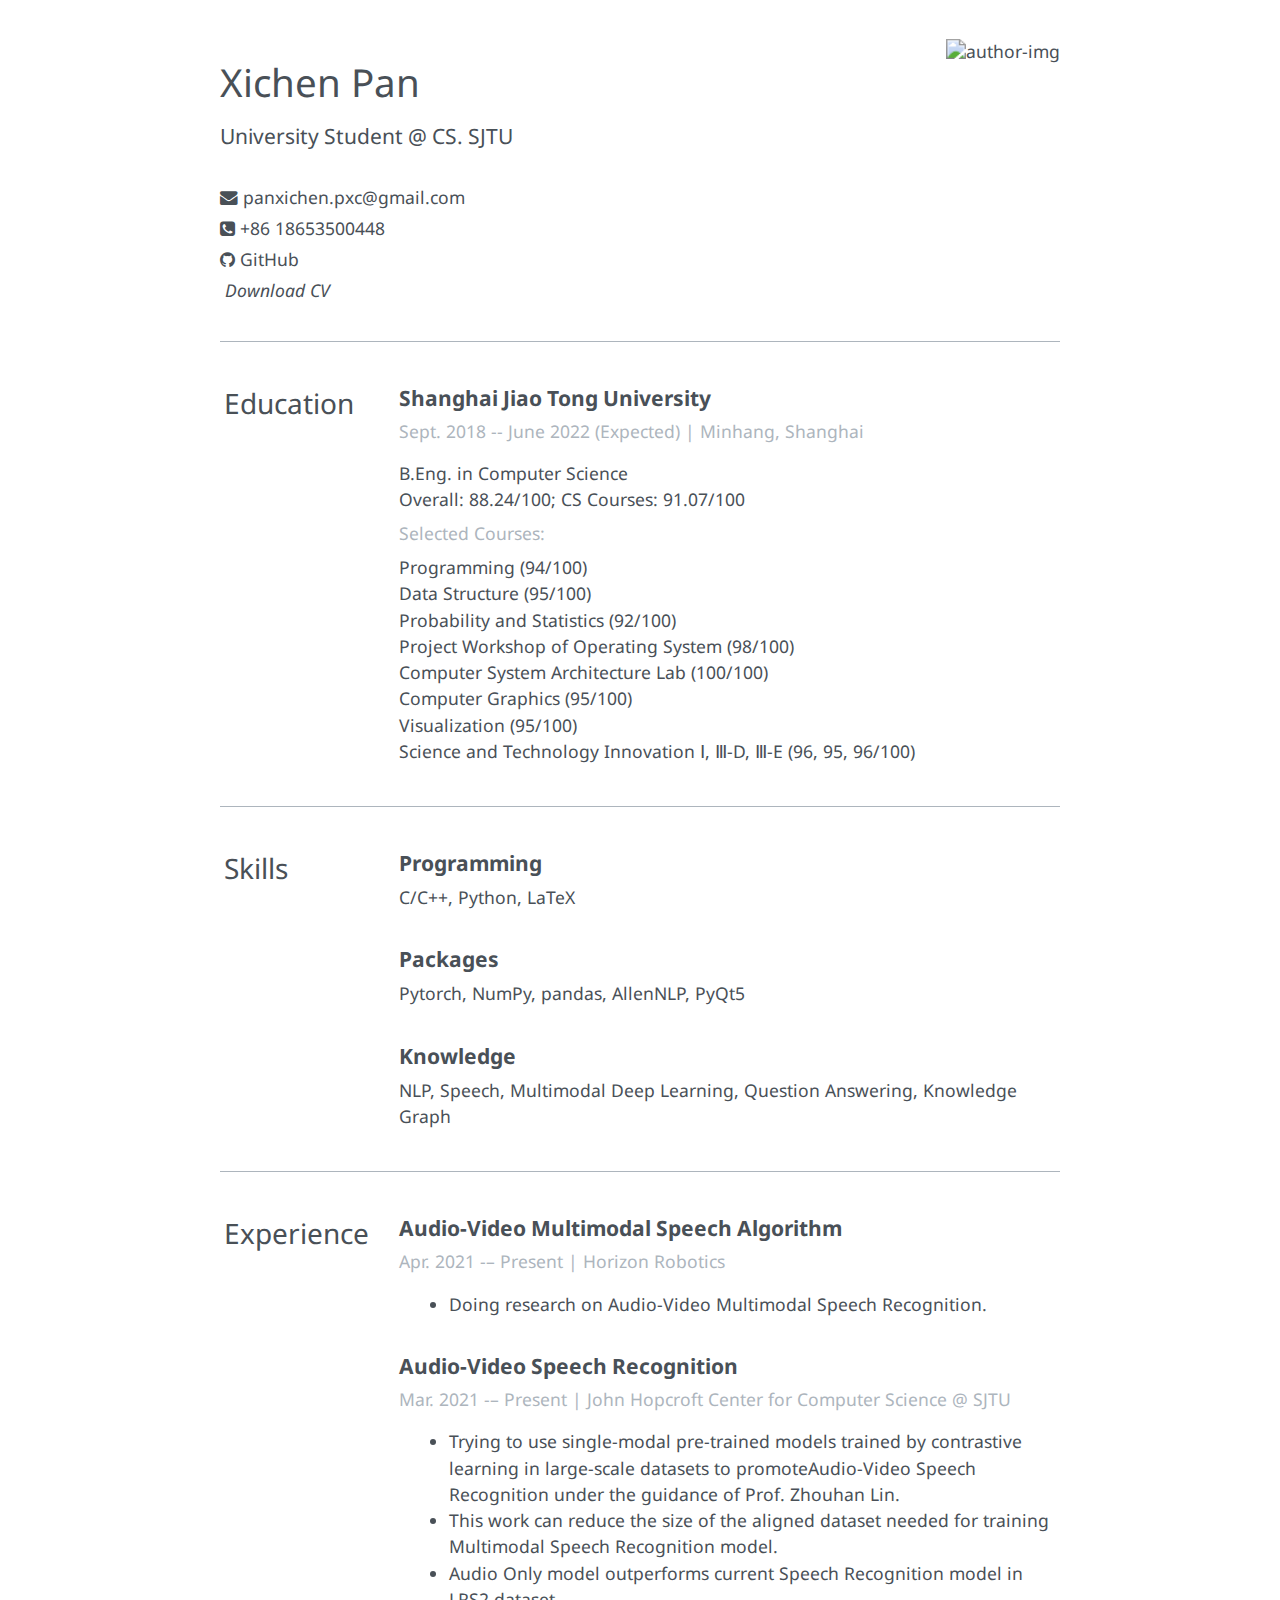
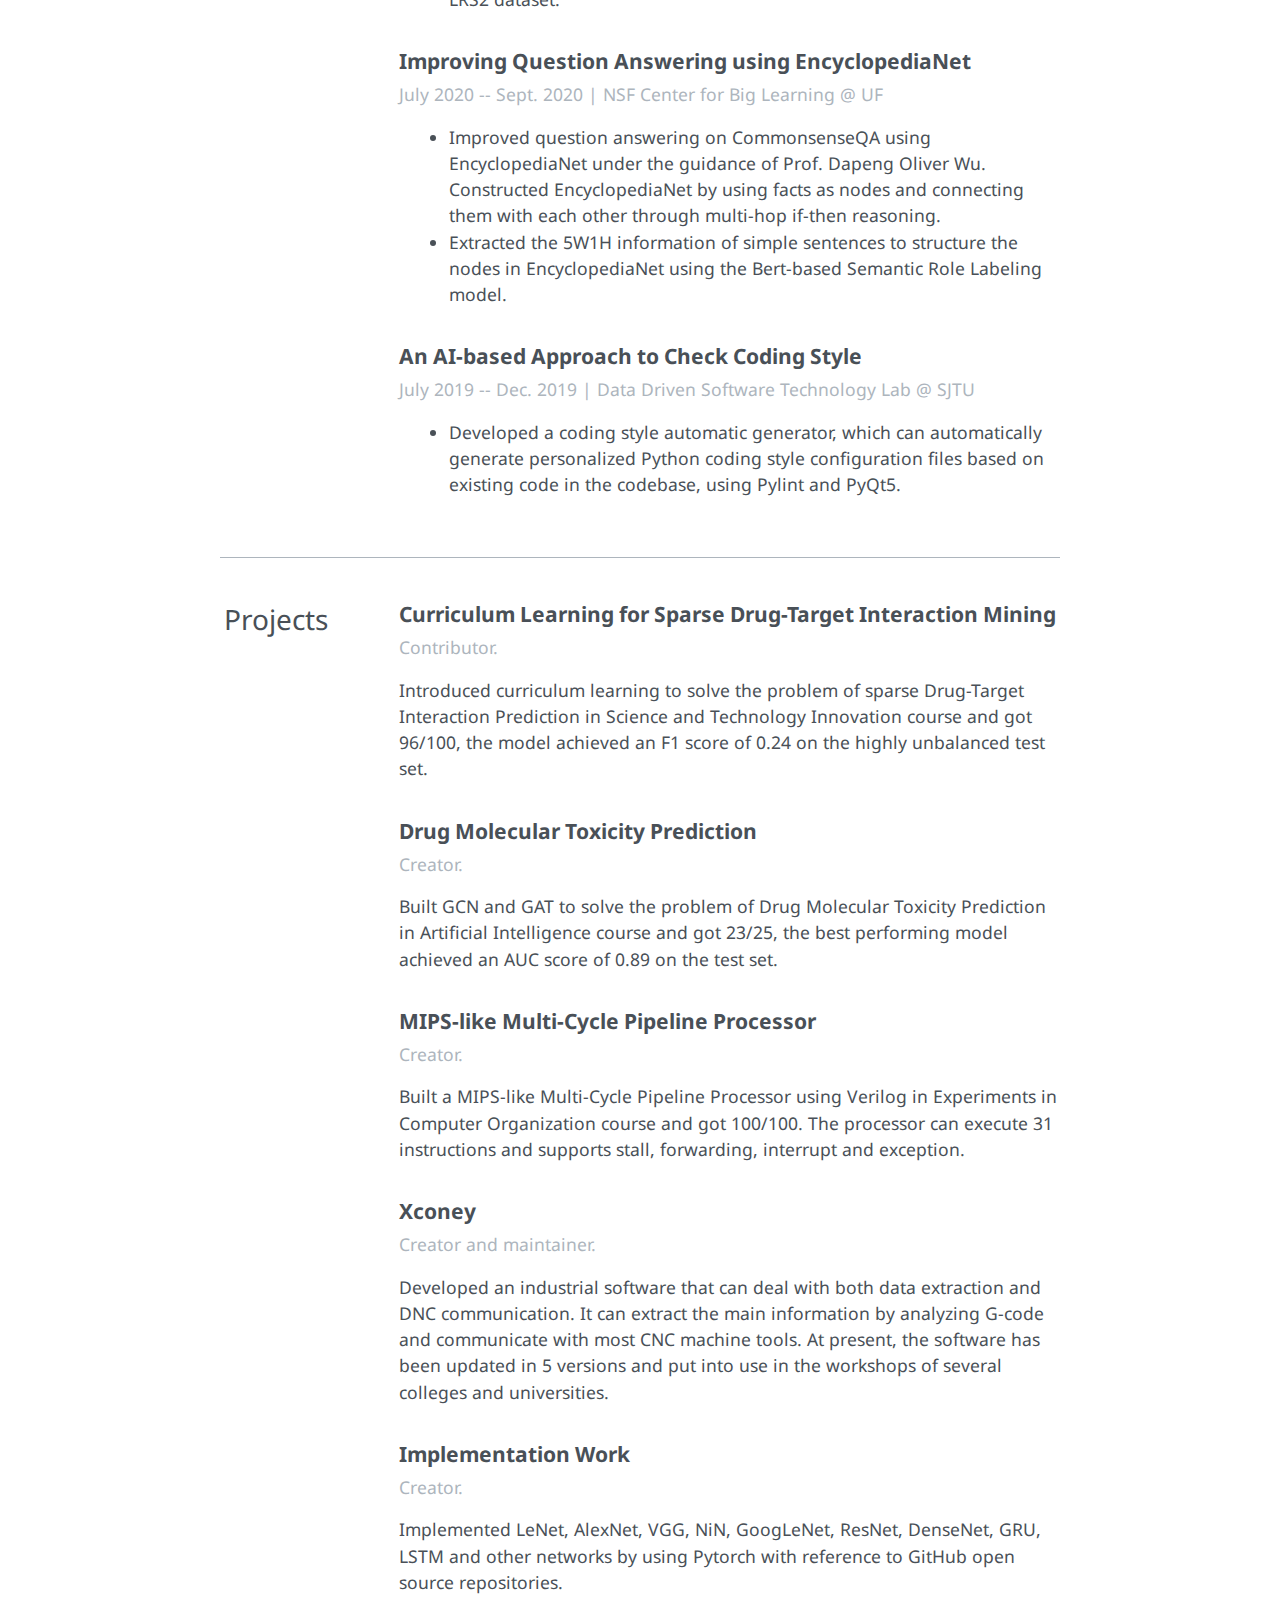
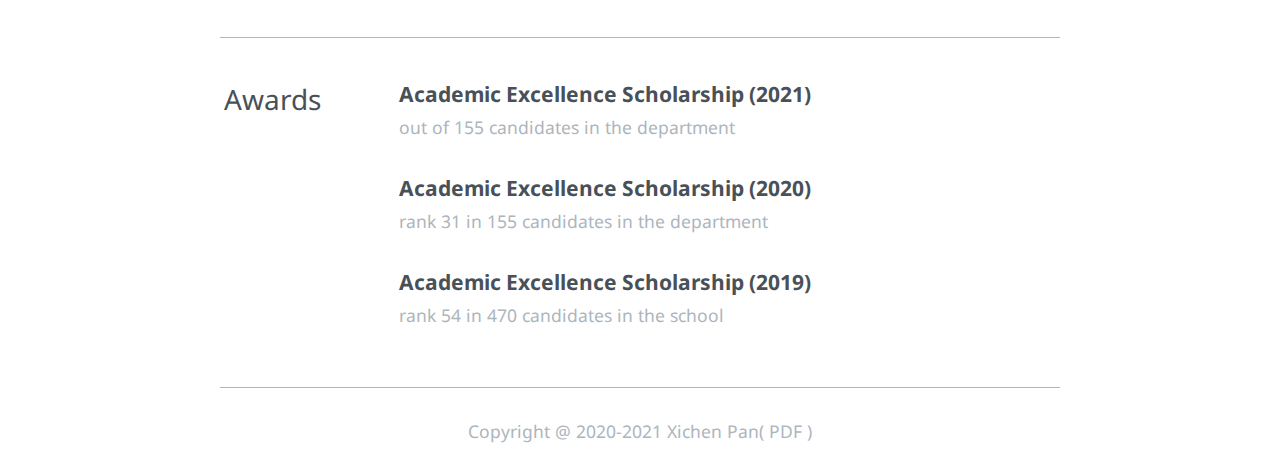
==== index.html @ 866c71df "Site updated: 2021-07-04 04:16:16" ====
<!DOCTYPE html>
<html>
  <head>
  <title>Xichen Pan</title>
  <meta charset="UTF-8">
  <meta name="viewport" content="width=device-width, initial-scale=1">
  <link href="https://fonts.googleapis.com/css?family=Noto+Sans" rel="stylesheet">
  <link href="https://maxcdn.bootstrapcdn.com/font-awesome/4.7.0/css/font-awesome.min.css" rel="stylesheet">
  <link rel="stylesheet" href="resume.css">
<meta name="generator" content="Hexo 4.2.0"></head>

  <body>
  <div class="container">
  <header>
    <div class="change">
      <div class="name-wrapper">
        <div id="fullname" class="title">
          Xichen Pan
        </div>
        <div id="jobtitle" class="sub-title">
          University Student @ CS. SJTU
        </div>
      </div>
      <div id="contact" class="contact">
        
        <div class="contact-item">
          
          <i class="fa fa-envelope aria-hidden="true></i> panxichen.pxc@gmail.com
          
        </div>
        
        <div class="contact-item">
          
          <i class="fa fa-phone-square aria-hidden="true></i> +86 18653500448
          
        </div>
        
        <div class="contact-item">
          
          <a href="https://github.com/Flash-321" target="_blank" rel="noopener">
          
          <i class="fa fa-github aria-hidden="true></i> GitHub
          
          </a>
          
        </div>
        
        <div class="contact-item">
          
          <a href="CV.pdf">
          
          <i class="fa  aria-hidden="true></i> <i>Download CV</i>
          
          </a>
          
        </div>
        
      </div>
    </div>
    <div class="stable">
      <div class="portrait">
        
        <img class="author-img" src="https://sm.ms/image/KAXJEbyZ9cMzQs5" alt="author-img"/>
        
      </div>
    </div>
  </header>

  <section id="education">
    <div class="section-title">
      Education
    </div>
    <div class="section-content">
      
      <div class="block">
        <div class="block-title">
          
          Shanghai Jiao Tong University
          
        </div>
        <div class="block-subtitle">
          Sept. 2018 -- June 2022 (Expected) | Minhang, Shanghai
        </div>
        <div class="block-content">
          B.Eng. in Computer Science
        </div>
	<div class="block-content">
          Overall: 88.24/100; CS Courses: 91.07/100
        </div>
	<div class="block-course">
          Selected Courses:
        </div>
	<div class="block-content">
          Programming (94/100)<br> Data Structure (95/100)<br> Probability and Statistics (92/100)<br> Project Workshop of Operating System (98/100)<br> Computer System Architecture Lab (100/100)<br> Computer Graphics (95/100)<br> Visualization (95/100)<br> Science and Technology Innovation Ⅰ, Ⅲ-D, Ⅲ-E (96, 95, 96/100)
        </div>
      </div>
      
    </div>
  </section>

  <section id="skills">
    <div class="section-title">
      Skills
    </div>
    <div class="section-content">
      
      <div class="block">
        <div class="block-title">
          Programming
        </div>
        <div class="block-content">
          C/C++, Python, LaTeX
        </div>
      </div>
      
      <div class="block">
        <div class="block-title">
          Packages
        </div>
        <div class="block-content">
          Pytorch, NumPy, pandas, AllenNLP, PyQt5
        </div>
      </div>
      
      <div class="block">
        <div class="block-title">
          Knowledge
        </div>
        <div class="block-content">
          NLP, Speech, Multimodal Deep Learning, Question Answering, Knowledge Graph
        </div>
      </div>
      
    </div>
  </section>

  <section id="experience">
    <div class="section-title">
      Experience
    </div>
    <div class="section-content">
      
      <div class="block">
        <div class="block-title">
          Audio-Video Multimodal Speech Algorithm
        </div>
        <div class="block-subtitle">
          Apr. 2021 -– Present | Horizon Robotics
        </div>
        <div class="block-content">
          <ul><li>Doing research on Audio-Video Multimodal Speech Recognition.</li></ul>
        </div>
      </div>
      
      <div class="block">
        <div class="block-title">
          Audio-Video Speech Recognition
        </div>
        <div class="block-subtitle">
          Mar. 2021 -– Present | John Hopcroft Center for Computer Science @ SJTU
        </div>
        <div class="block-content">
          <ul><li>Trying to use single-modal pre-trained models trained by contrastive learning in large-scale datasets to promoteAudio-Video Speech Recognition under the guidance of Prof. Zhouhan Lin.</li><li>This work can reduce the size of the aligned dataset needed for training Multimodal Speech Recognition model.</li><li>Audio Only model outperforms current Speech Recognition model in LRS2 dataset.</li></ul>
        </div>
      </div>
      
      <div class="block">
        <div class="block-title">
          Improving Question Answering using EncyclopediaNet
        </div>
        <div class="block-subtitle">
          July 2020 -- Sept. 2020 | NSF Center for Big Learning @ UF
        </div>
        <div class="block-content">
          <ul><li>Improved question answering on CommonsenseQA using EncyclopediaNet under the guidance of Prof. Dapeng Oliver Wu. Constructed EncyclopediaNet by using facts as nodes and connecting them with each other through multi-hop if-then reasoning.</li><li>Extracted the 5W1H information of simple sentences to structure the nodes in EncyclopediaNet using the Bert-based Semantic Role Labeling model.</li></ul>
        </div>
      </div>
      
      <div class="block">
        <div class="block-title">
          An AI-based Approach to Check Coding Style
        </div>
        <div class="block-subtitle">
          July 2019 -- Dec. 2019 | Data Driven Software Technology Lab @ SJTU
        </div>
        <div class="block-content">
          <ul><li>Developed a coding style automatic generator, which can automatically generate personalized Python coding style configuration files based on existing code in the codebase, using Pylint and PyQt5.</li></ul>
        </div>
      </div>
      
    </div>
  </section>

  <section id="projects">
    <div class="section-title">
      Projects
    </div>
    <div class="section-content">
      
      <div class="block">
        <div class="block-title">
          Curriculum Learning for Sparse Drug-Target Interaction Mining
        </div>
        <div class="block-subtitle">
          Contributor.
        </div>
        <div class="block-content">
          Introduced curriculum learning to solve the problem of sparse Drug-Target Interaction Prediction in Science and Technology Innovation course and got 96/100, the model achieved an F1 score of 0.24 on the highly unbalanced test set.
        </div>
      </div>
      
      <div class="block">
        <div class="block-title">
          Drug Molecular Toxicity Prediction
        </div>
        <div class="block-subtitle">
          Creator.
        </div>
        <div class="block-content">
          Built GCN and GAT to solve the problem of Drug Molecular Toxicity Prediction in Artificial Intelligence course and got 23/25, the best performing model achieved an AUC score of 0.89 on the test set.
        </div>
      </div>
      
      <div class="block">
        <div class="block-title">
          MIPS-like Multi-Cycle Pipeline Processor
        </div>
        <div class="block-subtitle">
          Creator.
        </div>
        <div class="block-content">
          Built a MIPS-like Multi-Cycle Pipeline Processor using Verilog in Experiments in Computer Organization course and got 100/100. The processor can execute 31 instructions and supports stall, forwarding, interrupt and exception.
        </div>
      </div>
      
      <div class="block">
        <div class="block-title">
          Xconey
        </div>
        <div class="block-subtitle">
          Creator and maintainer.
        </div>
        <div class="block-content">
          Developed an industrial software that can deal with both data extraction and DNC communication. It can extract the main information by analyzing G-code and communicate with most CNC machine tools. At present, the software has been updated in 5 versions and put into use in the workshops of several colleges and universities.
        </div>
      </div>
      
      <div class="block">
        <div class="block-title">
          Implementation Work
        </div>
        <div class="block-subtitle">
          Creator.
        </div>
        <div class="block-content">
          Implemented LeNet, AlexNet, VGG, NiN, GoogLeNet, ResNet, DenseNet, GRU, LSTM and other networks by using Pytorch with reference to GitHub open source repositories.
        </div>
      </div>
      
    </div>
  </section>

  <section id="award">
    <div class="section-title">
      Awards
    </div>
    <div class="section-content">
      
      <div class="block">
        <div class="block-title">
          Academic Excellence Scholarship (2021)
        </div>
        <div class="block-subtitle">
          out of 155 candidates in the department
        </div>
      </div>
      
      <div class="block">
        <div class="block-title">
          Academic Excellence Scholarship (2020)
        </div>
        <div class="block-subtitle">
          rank 31 in 155 candidates in the department
        </div>
      </div>
      
      <div class="block">
        <div class="block-title">
          Academic Excellence Scholarship (2019)
        </div>
        <div class="block-subtitle">
          rank 54 in 470 candidates in the school
        </div>
      </div>
      
    </div>
  </section>
</div>

  <footer>
  Copyright @ 2020-2021 Xichen Pan<span class="print">( <a href="javascript:window.print()">PDF</a> )</span>
</footer>

  </body>
</html>
---- resume.css ----
/*
 * Theme of Crisp Minimal Resume
 * Copyright (c) David Zhang, 2019
 */
html {
  width: 100%;
  font-size: 14px; }

body {
  text-align: center;
  width: 100%;
  font-family: "Noto Sans", "Segoe UI", Roboto, Helvetica, "Hiragino Sans GB", "Microsoft Yahei", sans-serif;
  -webkit-font-smoothing: antialiased;
  font-size: 1rem;
  margin: 0;
  color: #495057;
  background-color: #fff; }

a {
  text-decoration: none;
  color: inherit; }
  a:hover {
    text-decoration: underline; }

.container {
  margin-left: auto;
  margin-right: auto;
  margin-bottom: 1rem;
  max-width: 48rem;
  text-align: left; }

@media screen and (min-width: 48rem){
  html {
    zoom: 125%;
  }
}


@media screen and (max-width: 48rem) {
  html {
    zoom: 100%;
    font-size: 12px; }

  .container {
    padding-left: .4rem;
    padding-right: .4rem; } }
@media print {
  html {
    font-size: 12px; }

  .print {
    display: none; } }
header {
  display: flex;
  flex-flow: row;
  border-bottom: 0.1rem solid #adb5bd;
  padding-top: 2.2rem;
  padding-bottom: 2.2rem; }

.stable {
  width: 50%;
}  
.change {
  display: flex;
  flex-direction: column;
  flex: 1;
}
.name-wrapper {
  padding-top: 1rem;
  padding-bottom: 1rem; }

.title {
  font-size: 2.2rem; }

.sub-title {
  font-size: 1.2rem;
  margin-top: .8rem; }

.contact {
  font-size: 1rem;
  padding-top: 1rem; }

.contact-item {
  margin-top: .4rem; }
  .contact-item:nth-child(1) {
    margin-top: 0; }
  .contact-item:a {
    color: inherit;
    text-decoration: none; }

.portrait {
    text-align: right;
}

.author-img {
    width: 50%;
    height: auto;
}
@media screen and (max-width: 48rem) {
  header {
    padding-bottom: 1rem; }
  
  .author-img {
    width: 80%;
  }
  .name-wrapper {
    text-align: center;
    padding-bottom: 2rem; }

  .contact {
    text-align: left;
    padding-top: 1rem;
    border-top: 0.1rem solid #adb5bd; }

  .contact-item {
    padding-top: .2rem;
    padding-left: .4rem; } }
section {
  display: flex;
  padding-top: 2.4rem;
  padding-bottom: 2.4rem;
  padding-left: .2rem;
  border-bottom: 0.1rem solid #adb5bd;
  hyphens: auto; }

.section-title {
  font-size: 1.6rem;
  text-align: left;
  min-width: 10rem; }

.section-flex {
  display: flex;
  flex-wrap: wrap; }

.block {
  margin-bottom: 2rem; }
  .block:last-child {
    margin-bottom: 0; }

.block-square {
  width: 18rem; }
  .block-square:nth-last-child(2) {
    margin-bottom: 0; }

.block-title {
  font-size: 1.2rem;
  margin-bottom: .4rem;
  font-weight: bold; }

.block-subtitle {
  font-size: 1rem;
  margin-bottom: 1rem;
  color: #adb5bd; }

.block-course {
  font-size: 1rem;
  margin-bottom: .5rem;
  margin-top: .5rem;
  color: #adb5bd; }

.block-content {
  font-size: 1rem;
  line-height: 1.5; }

@media screen and (max-width: 48rem) {
  section {
    display: block;
    padding-top: 2rem;
    padding-bottom: 2rem; }

  .section-title {
    text-align: center;
    margin-bottom: 2rem; }

  .section-flex {
    display: block; }

  .block-square:nth-last-child(2) {
    margin-bottom: 2rem; } }
footer {
  color: #adb5bd;
  font-size: 1rem;
  min-height: 3rem;
  line-height: 3rem;
  margin-top: 1rem;
  margin-bottom: 1rem; }
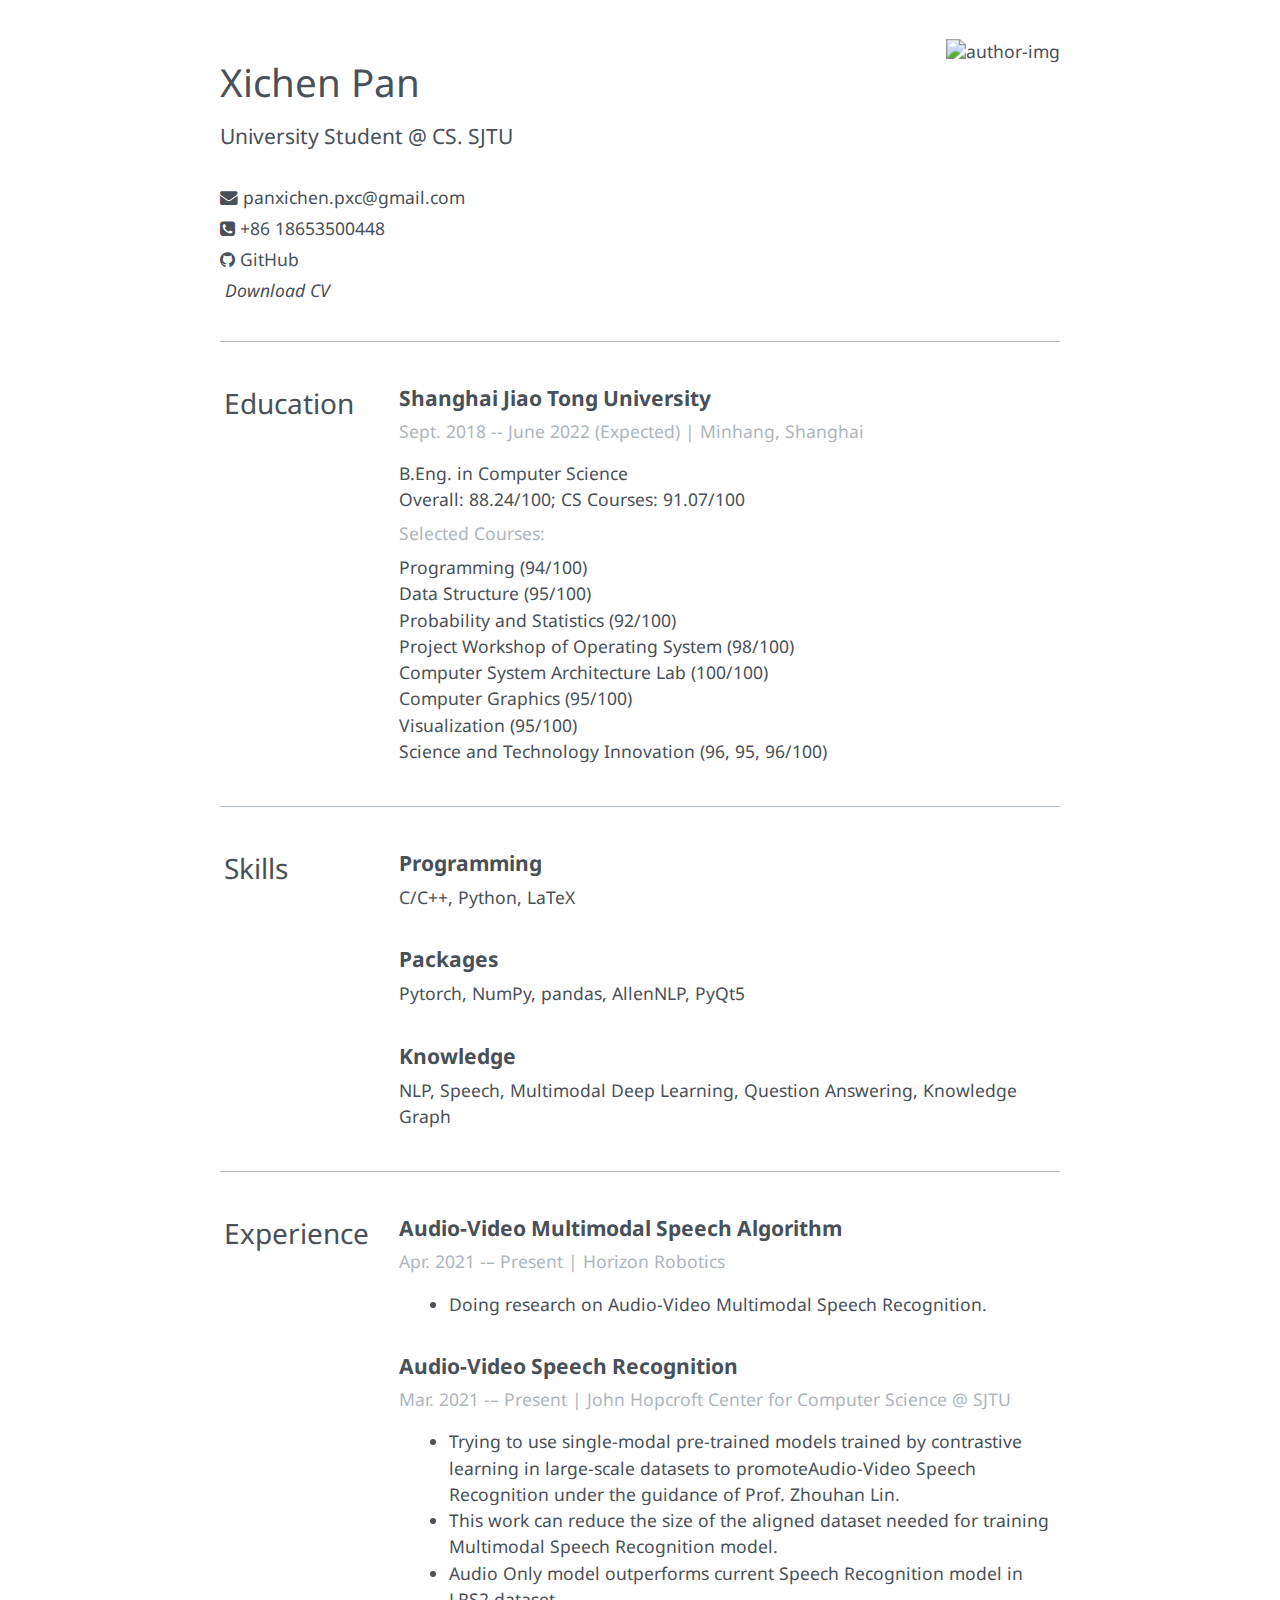
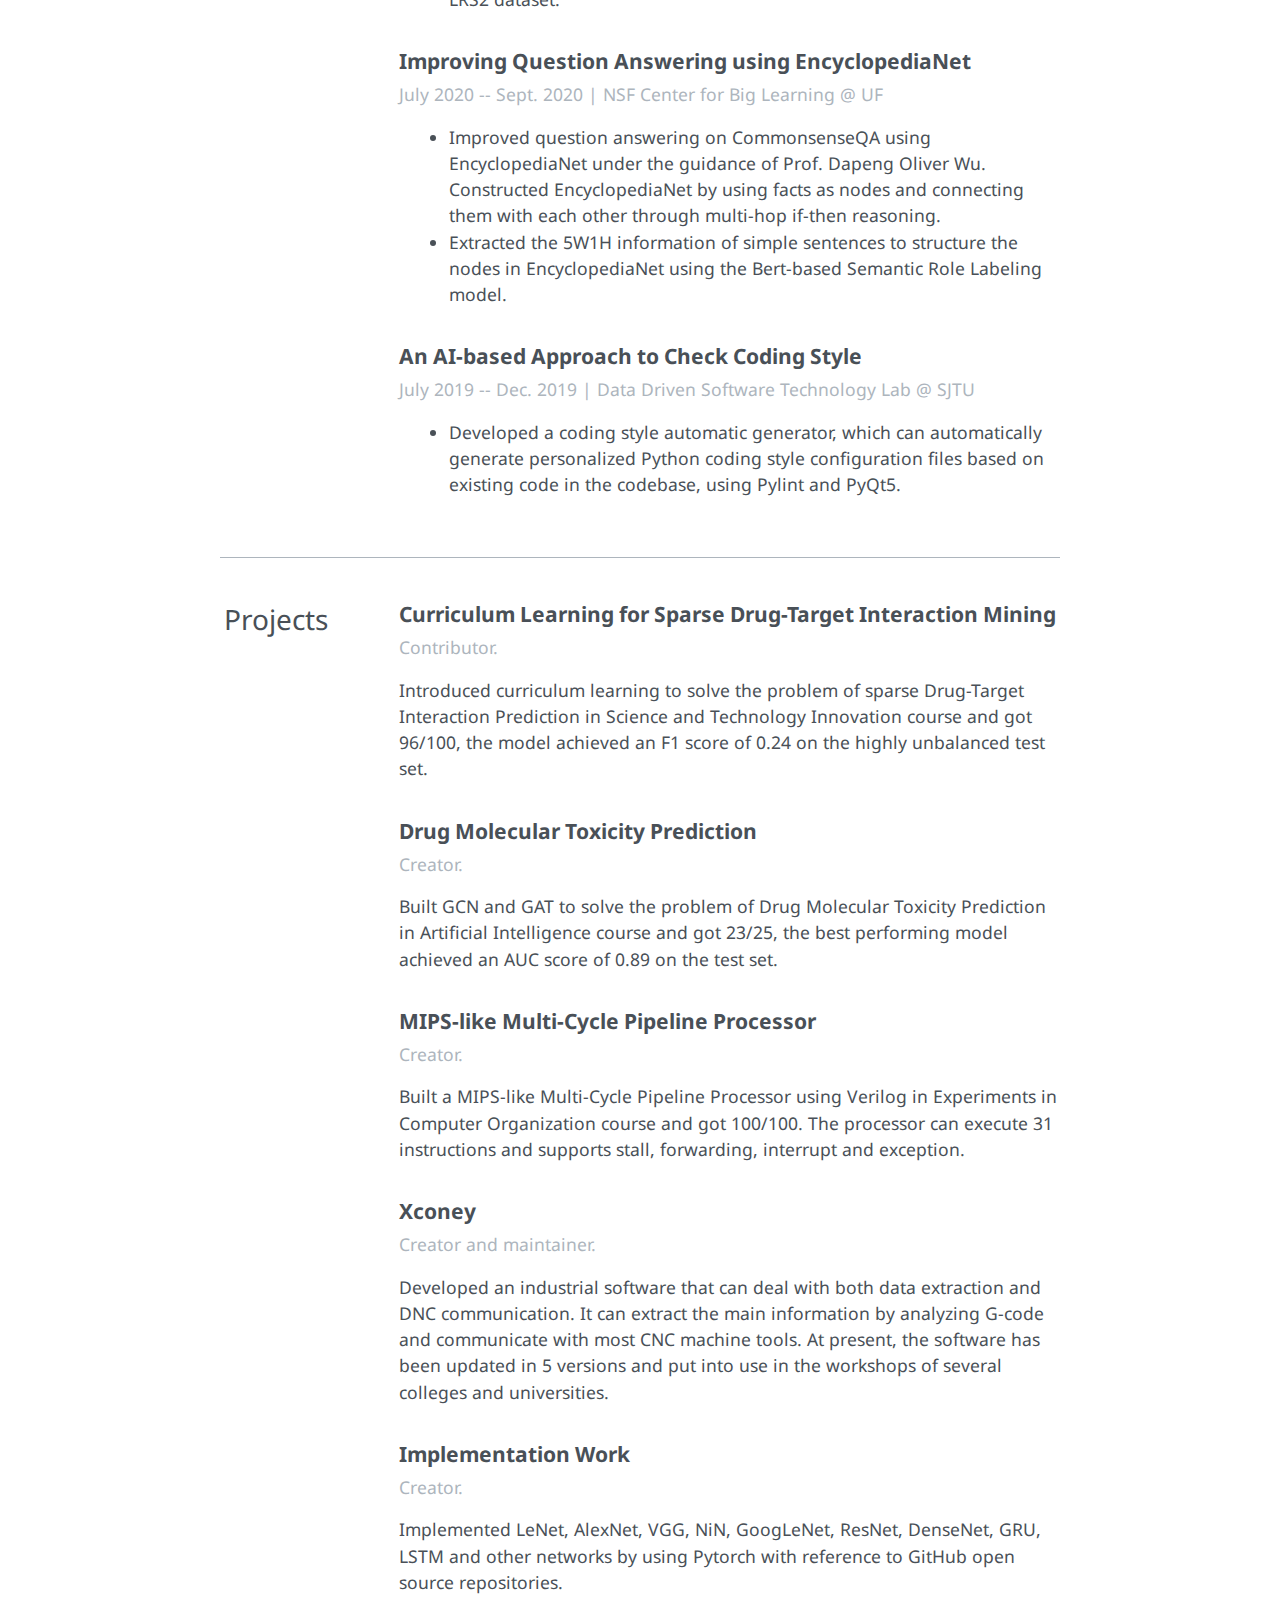
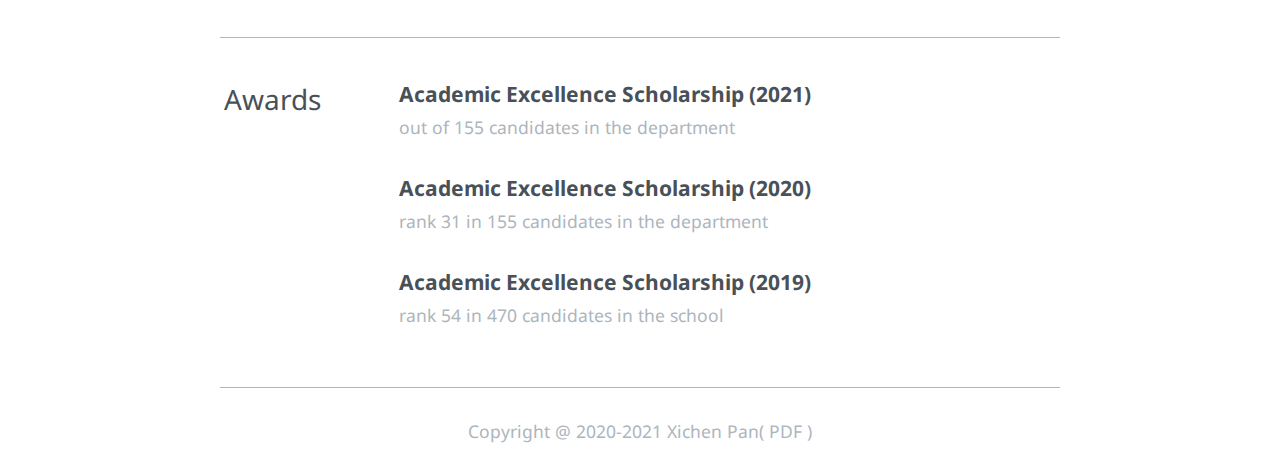
==== commit 1e0b9949: "Site updated: 2021-07-04 04:18:06" ====
--- a/index.html
+++ b/index.html
@@ -60,7 +60,7 @@
     <div class="stable">
       <div class="portrait">
         
-        <img class="author-img" src="https://sm.ms/image/KAXJEbyZ9cMzQs5" alt="author-img"/>
+        <img class="author-img" src="https://i.loli.net/2021/07/04/KAXJEbyZ9cMzQs5.jpg" alt="author-img"/>
         
       </div>
     </div>
@@ -91,7 +91,7 @@
           Selected Courses:
         </div>
 	<div class="block-content">
-          Programming (94/100)<br> Data Structure (95/100)<br> Probability and Statistics (92/100)<br> Project Workshop of Operating System (98/100)<br> Computer System Architecture Lab (100/100)<br> Computer Graphics (95/100)<br> Visualization (95/100)<br> Science and Technology Innovation Ⅰ, Ⅲ-D, Ⅲ-E (96, 95, 96/100)
+          Programming (94/100)<br> Data Structure (95/100)<br> Probability and Statistics (92/100)<br> Project Workshop of Operating System (98/100)<br> Computer System Architecture Lab (100/100)<br> Computer Graphics (95/100)<br> Visualization (95/100)<br> Science and Technology Innovation (96, 95, 96/100)
         </div>
       </div>
       
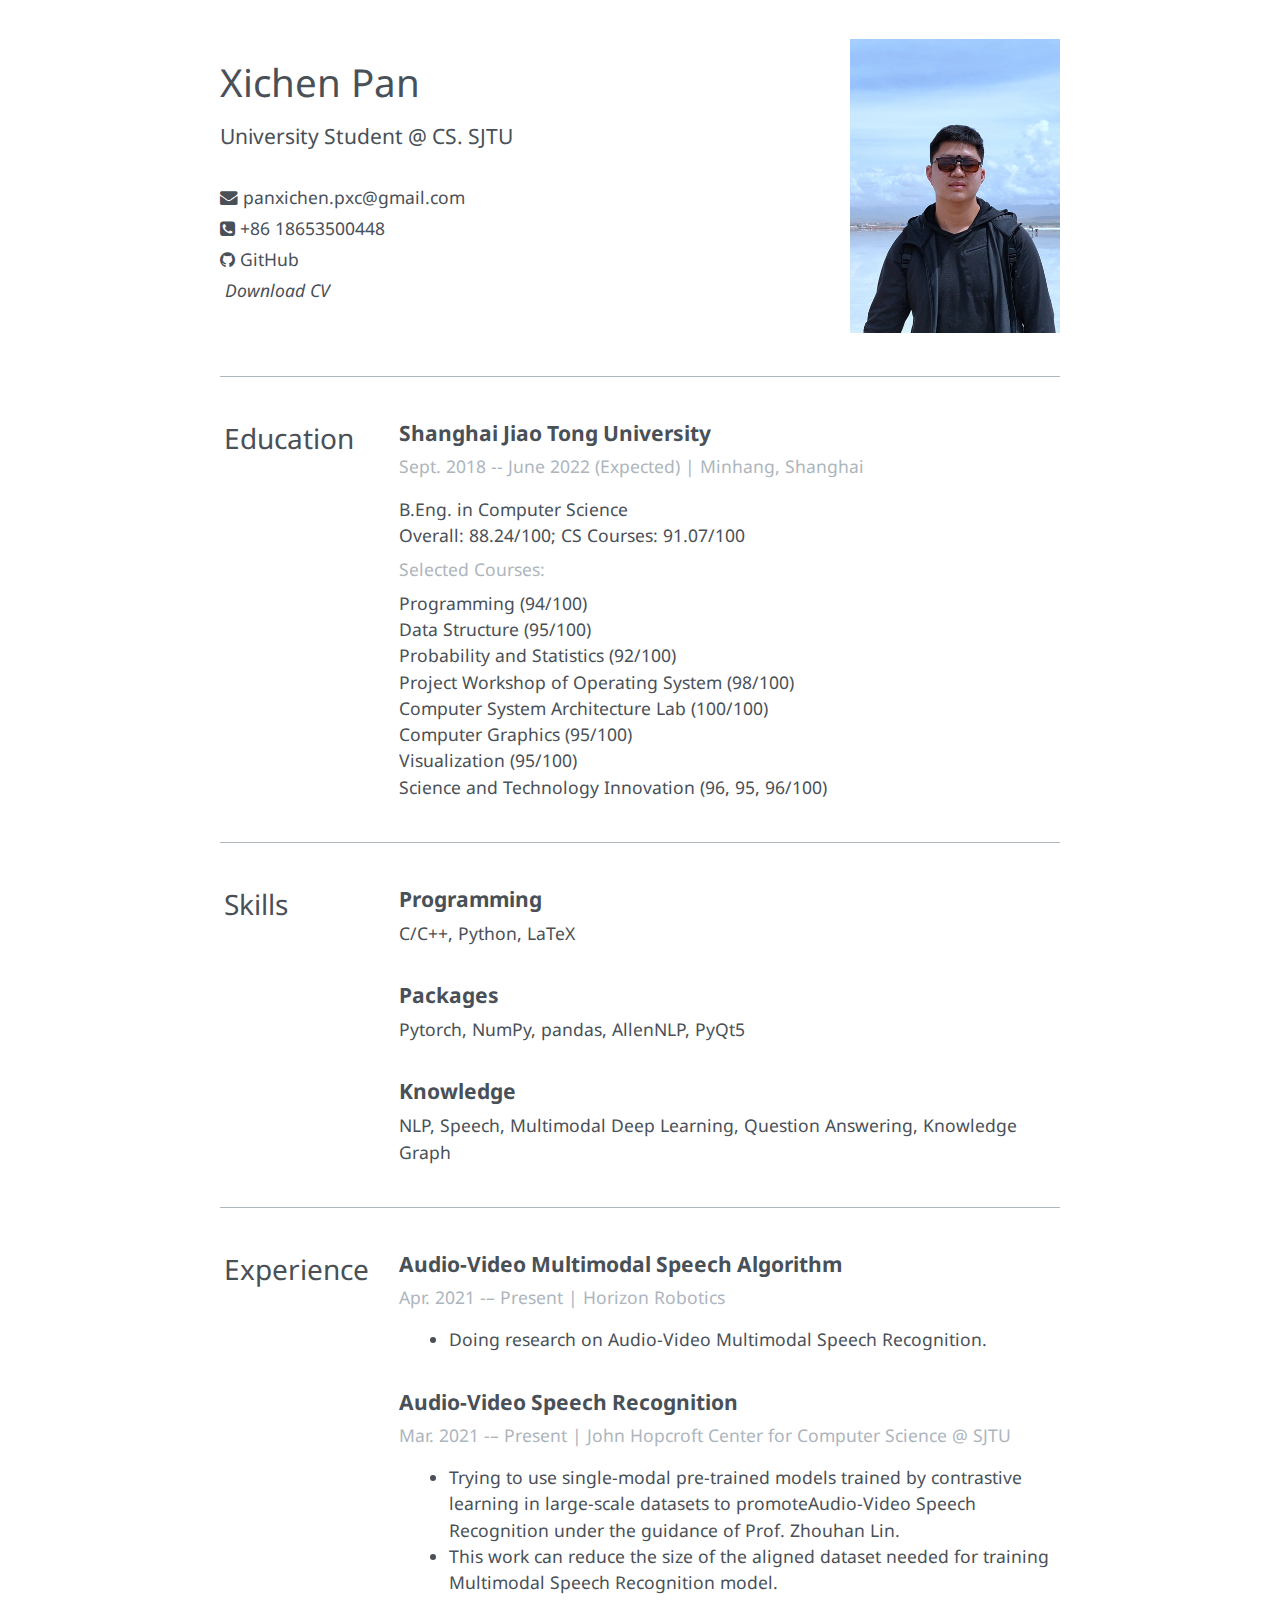
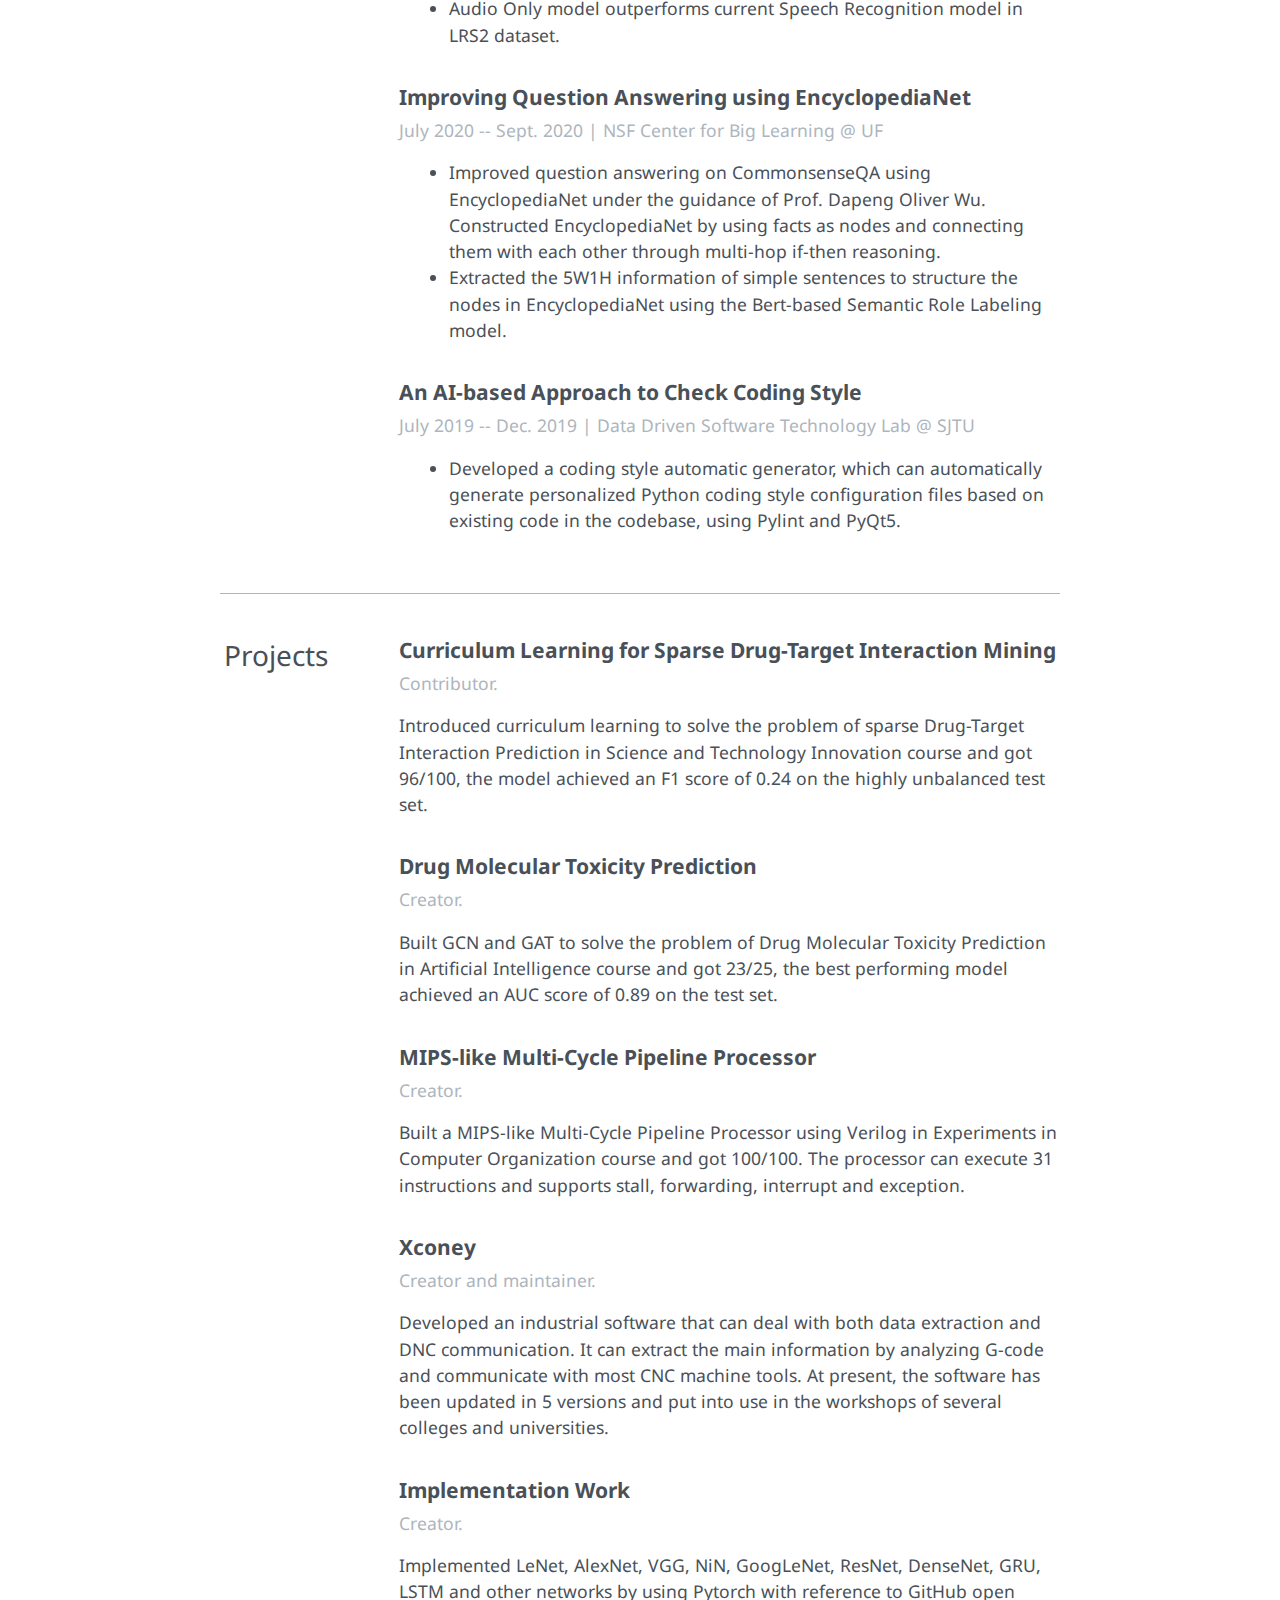
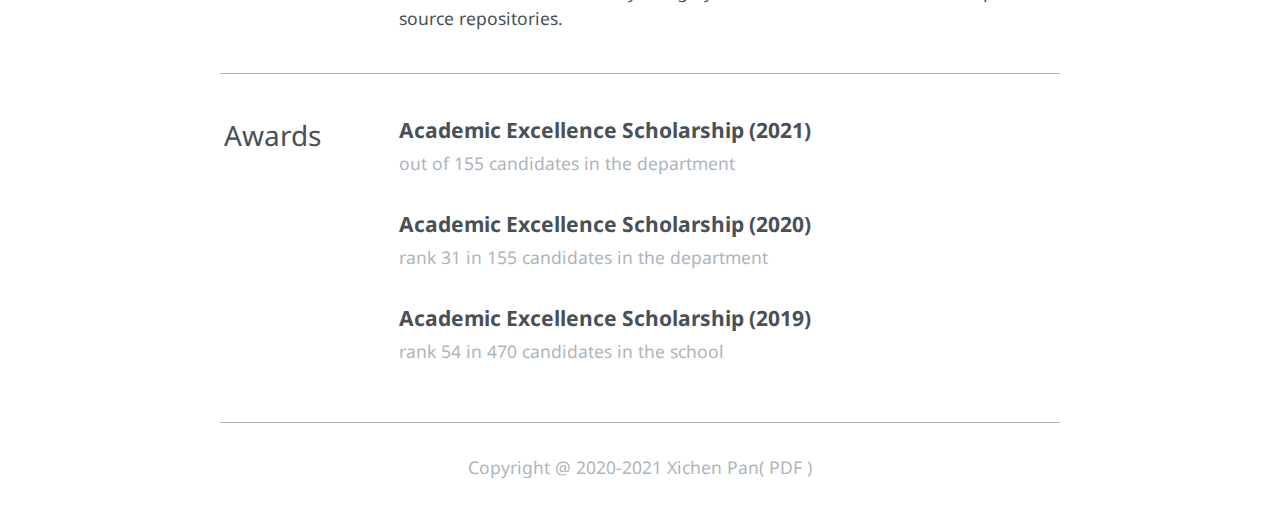
==== commit da15df53: "Site updated: 2021-07-04 04:23:03" ====
--- a/index.html
+++ b/index.html
@@ -60,7 +60,7 @@
     <div class="stable">
       <div class="portrait">
         
-        <img class="author-img" src="https://i.loli.net/2021/07/04/KAXJEbyZ9cMzQs5.jpg" alt="author-img"/>
+        <img class="author-img" src="por.jpg" alt="author-img"/>
         
       </div>
     </div>
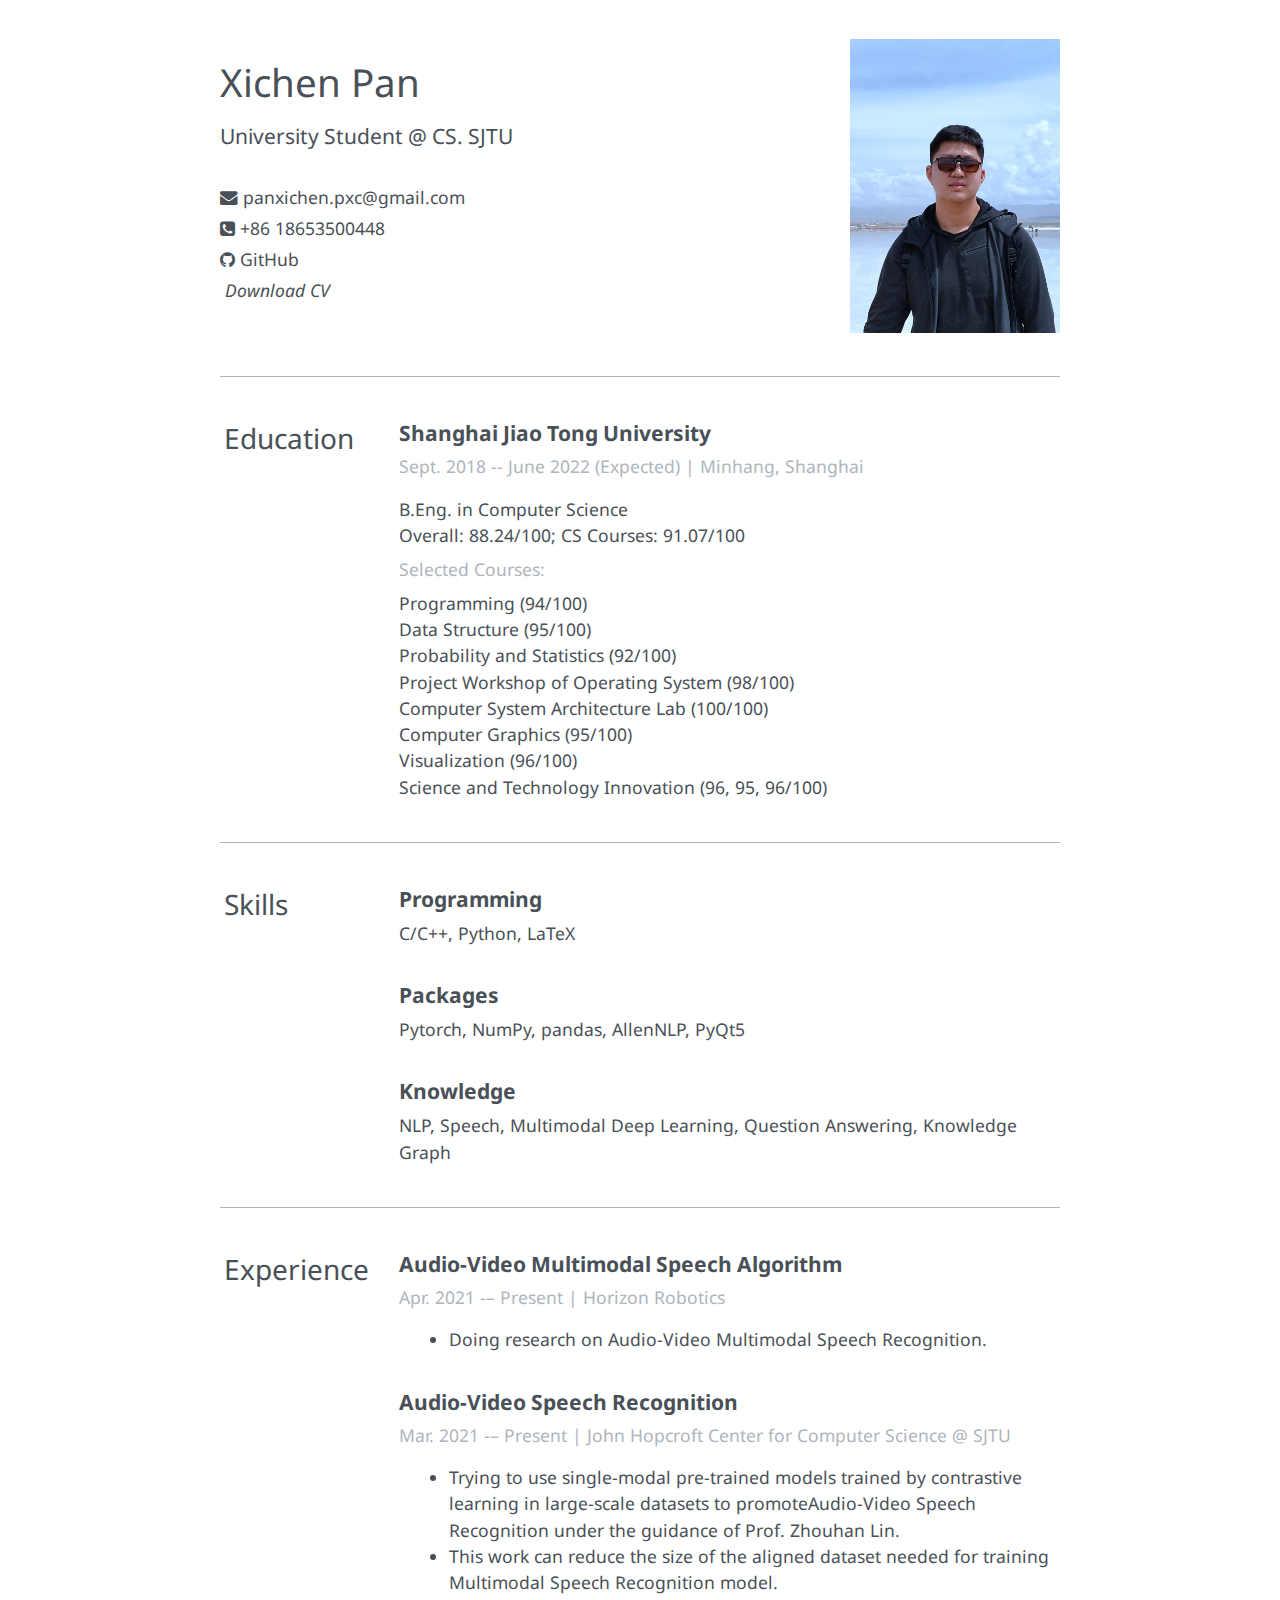
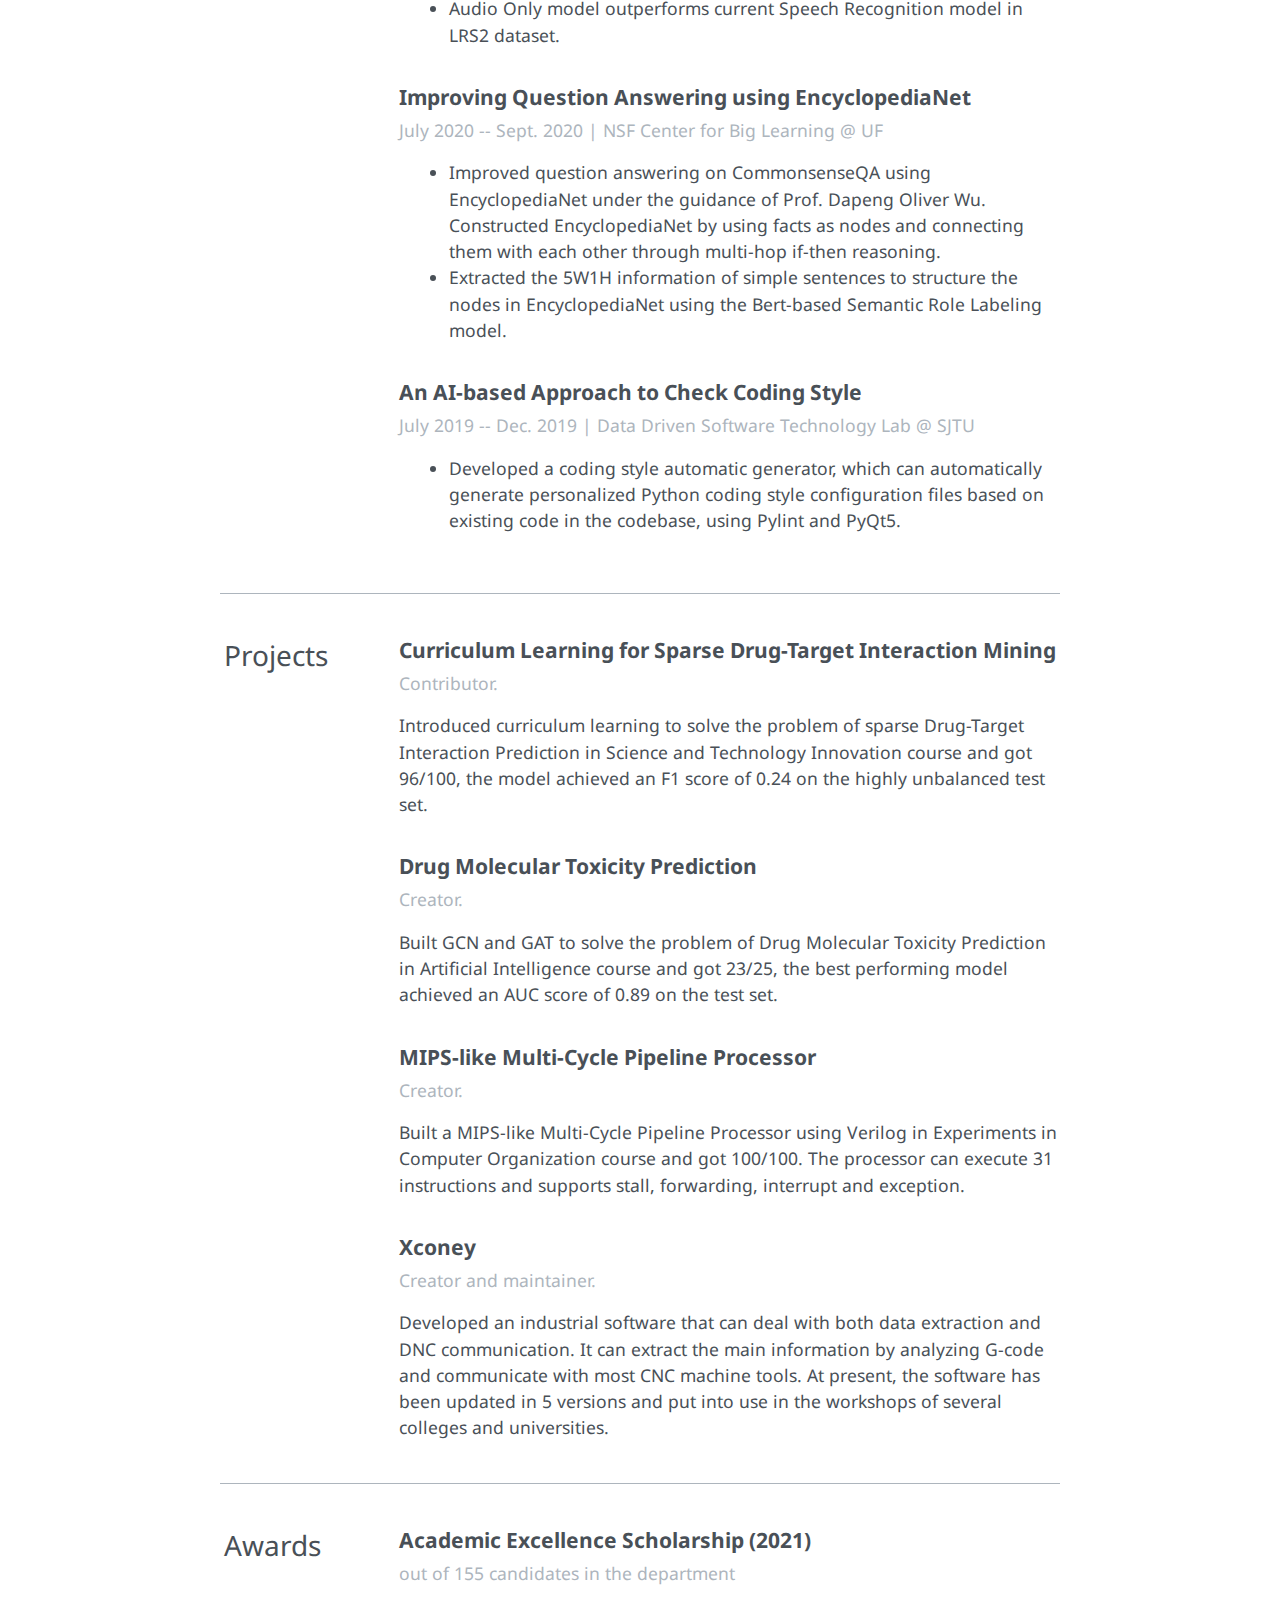
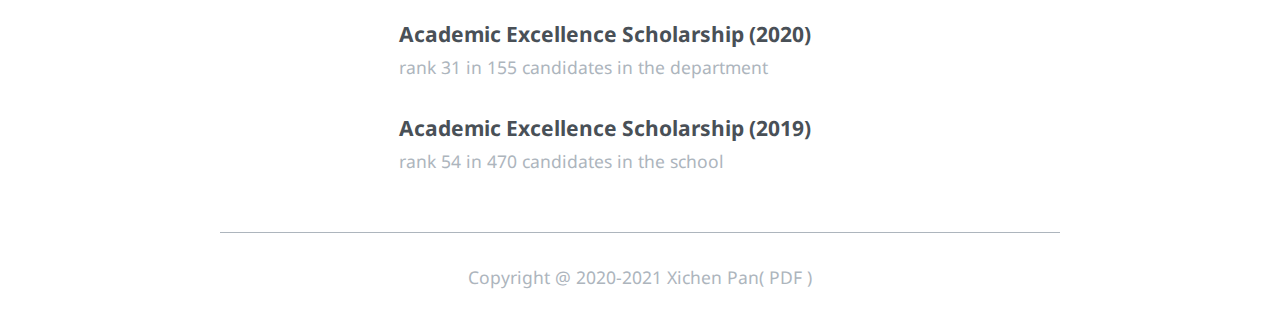
==== commit f8dde01e: "Site updated: 2021-07-04 04:25:13" ====
--- a/index.html
+++ b/index.html
@@ -91,7 +91,7 @@
           Selected Courses:
         </div>
 	<div class="block-content">
-          Programming (94/100)<br> Data Structure (95/100)<br> Probability and Statistics (92/100)<br> Project Workshop of Operating System (98/100)<br> Computer System Architecture Lab (100/100)<br> Computer Graphics (95/100)<br> Visualization (95/100)<br> Science and Technology Innovation (96, 95, 96/100)
+          Programming (94/100)<br> Data Structure (95/100)<br> Probability and Statistics (92/100)<br> Project Workshop of Operating System (98/100)<br> Computer System Architecture Lab (100/100)<br> Computer Graphics (95/100)<br> Visualization (96/100)<br> Science and Technology Innovation (96, 95, 96/100)
         </div>
       </div>
       
@@ -242,18 +242,6 @@
         </div>
         <div class="block-content">
           Developed an industrial software that can deal with both data extraction and DNC communication. It can extract the main information by analyzing G-code and communicate with most CNC machine tools. At present, the software has been updated in 5 versions and put into use in the workshops of several colleges and universities.
-        </div>
-      </div>
-      
-      <div class="block">
-        <div class="block-title">
-          Implementation Work
-        </div>
-        <div class="block-subtitle">
-          Creator.
-        </div>
-        <div class="block-content">
-          Implemented LeNet, AlexNet, VGG, NiN, GoogLeNet, ResNet, DenseNet, GRU, LSTM and other networks by using Pytorch with reference to GitHub open source repositories.
         </div>
       </div>
       
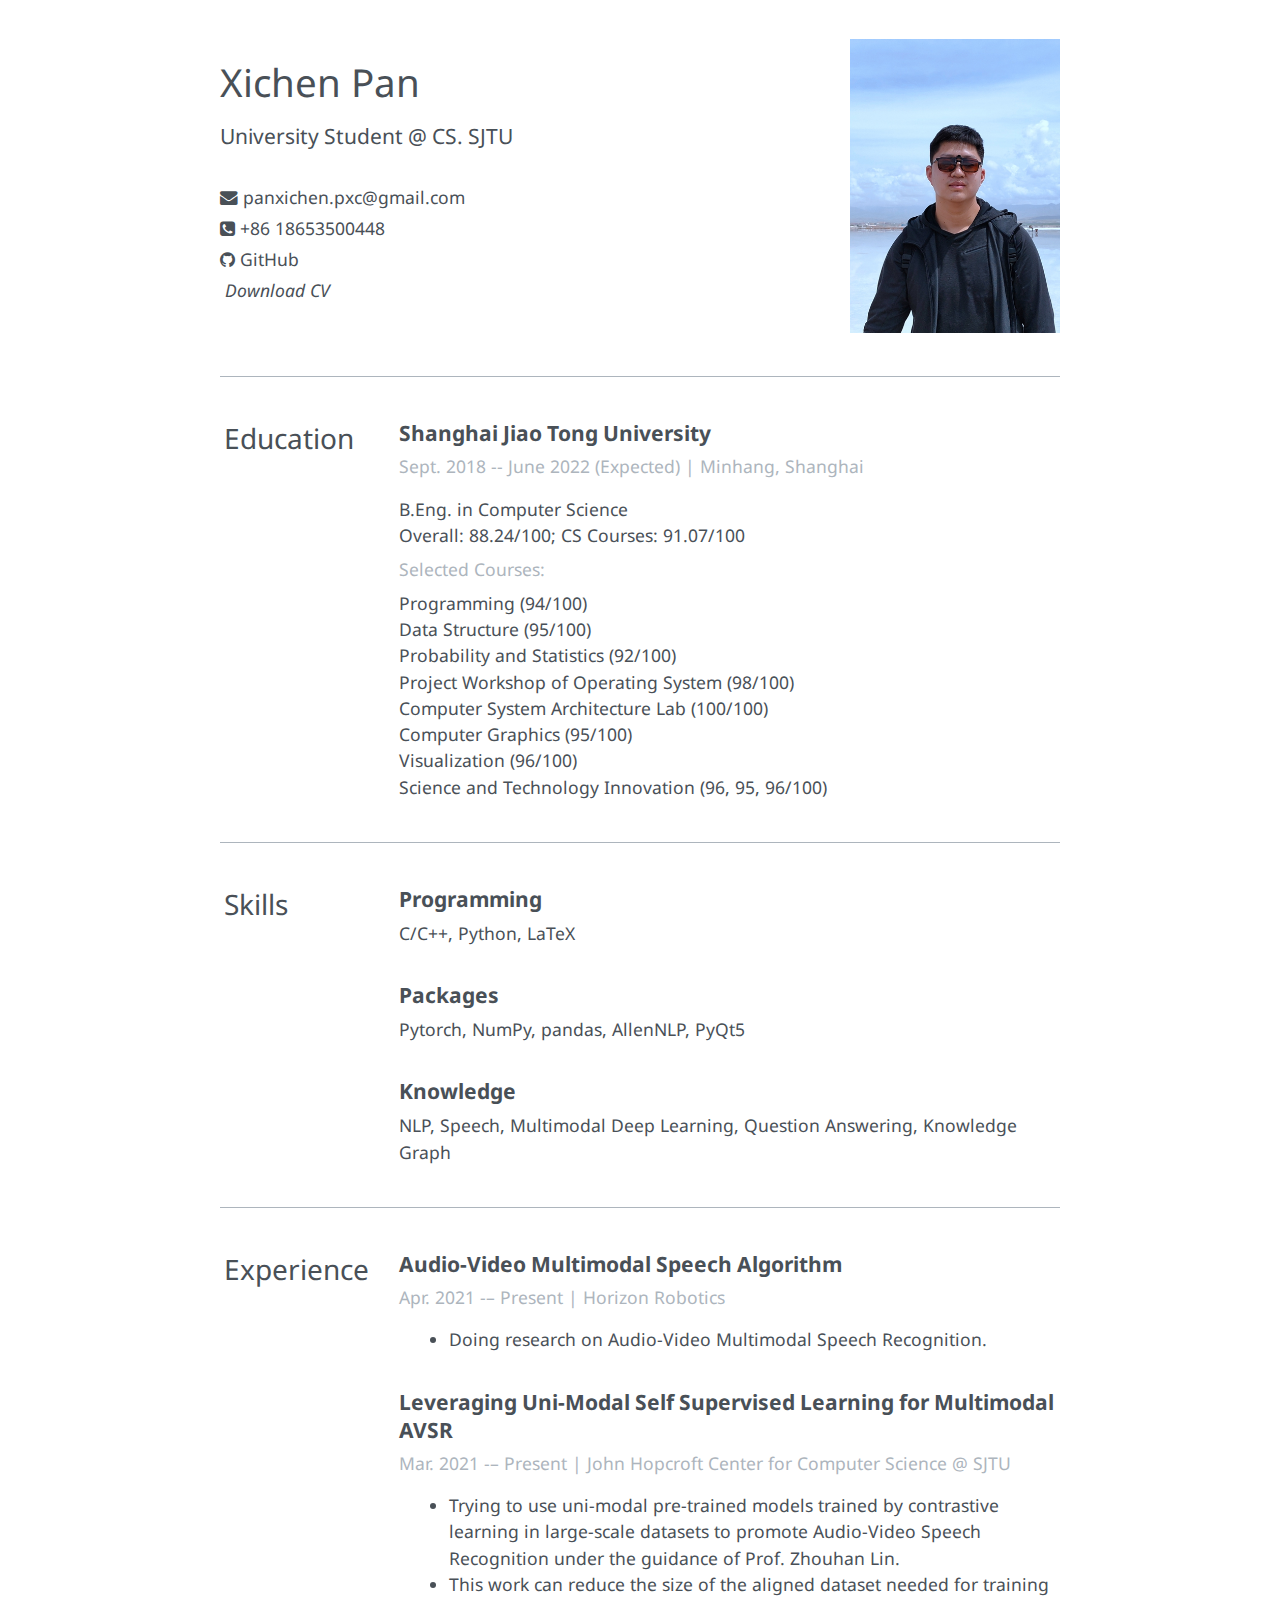
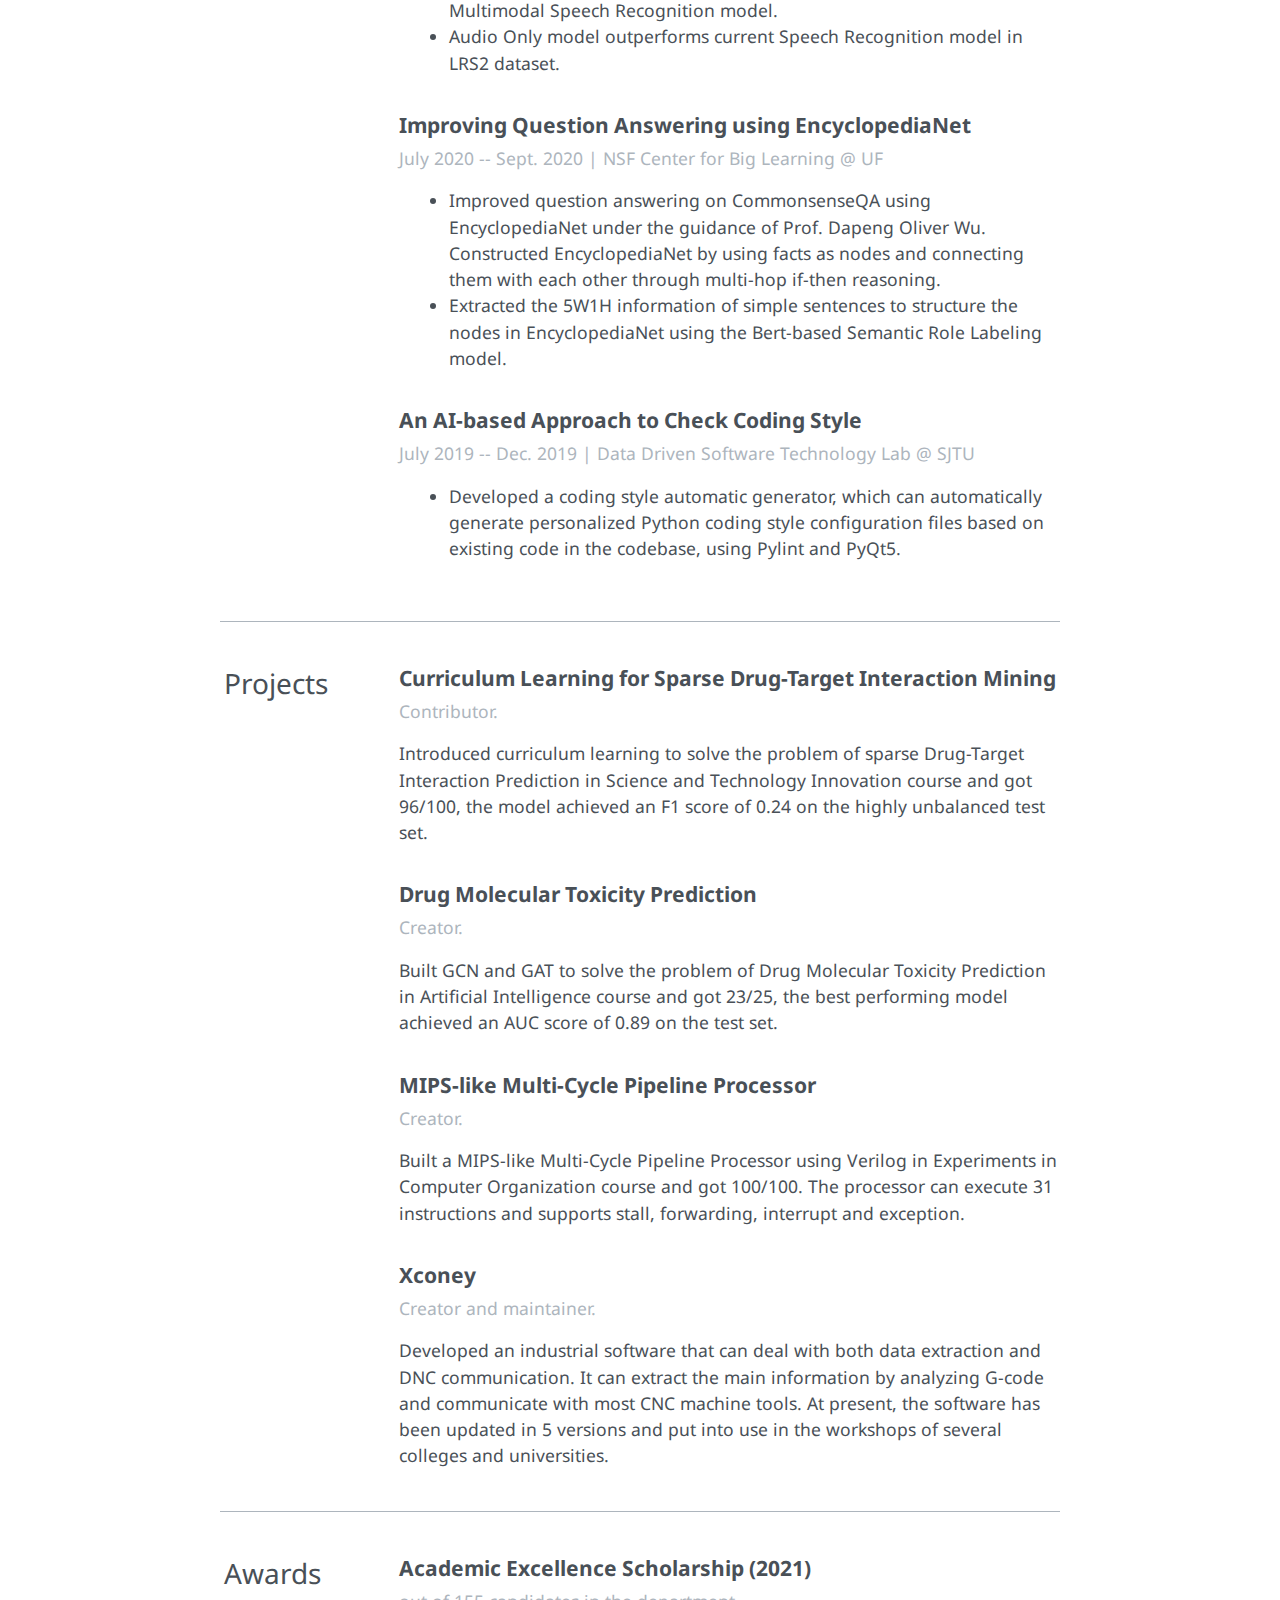
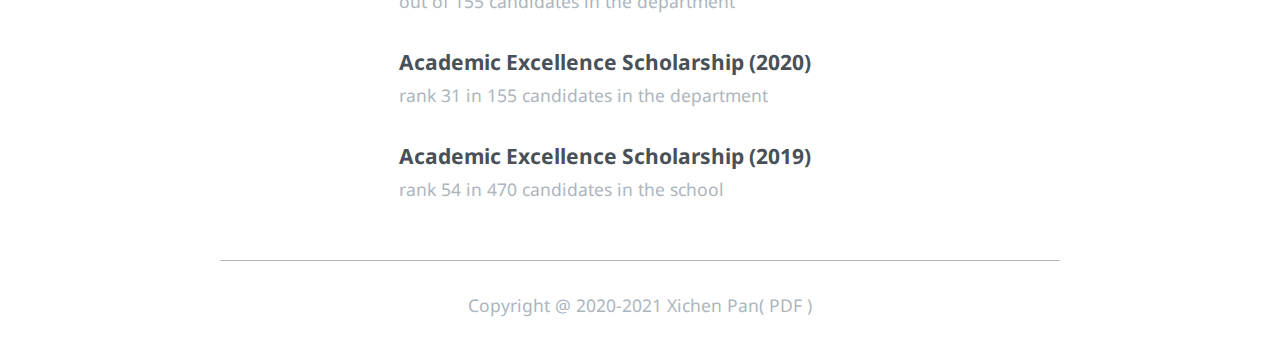
==== commit 8b8e5de1: "Site updated: 2021-07-04 04:32:26" ====
--- a/index.html
+++ b/index.html
@@ -154,13 +154,13 @@
       
       <div class="block">
         <div class="block-title">
-          Audio-Video Speech Recognition
+          Leveraging Uni-Modal Self Supervised Learning for Multimodal AVSR
         </div>
         <div class="block-subtitle">
           Mar. 2021 -– Present | John Hopcroft Center for Computer Science @ SJTU
         </div>
         <div class="block-content">
-          <ul><li>Trying to use single-modal pre-trained models trained by contrastive learning in large-scale datasets to promoteAudio-Video Speech Recognition under the guidance of Prof. Zhouhan Lin.</li><li>This work can reduce the size of the aligned dataset needed for training Multimodal Speech Recognition model.</li><li>Audio Only model outperforms current Speech Recognition model in LRS2 dataset.</li></ul>
+          <ul><li>Trying to use uni-modal pre-trained models trained by contrastive learning in large-scale datasets to promote Audio-Video Speech Recognition under the guidance of Prof. Zhouhan Lin.</li><li>This work can reduce the size of the aligned dataset needed for training Multimodal Speech Recognition model.</li><li>Audio Only model outperforms current Speech Recognition model in LRS2 dataset.</li></ul>
         </div>
       </div>
       
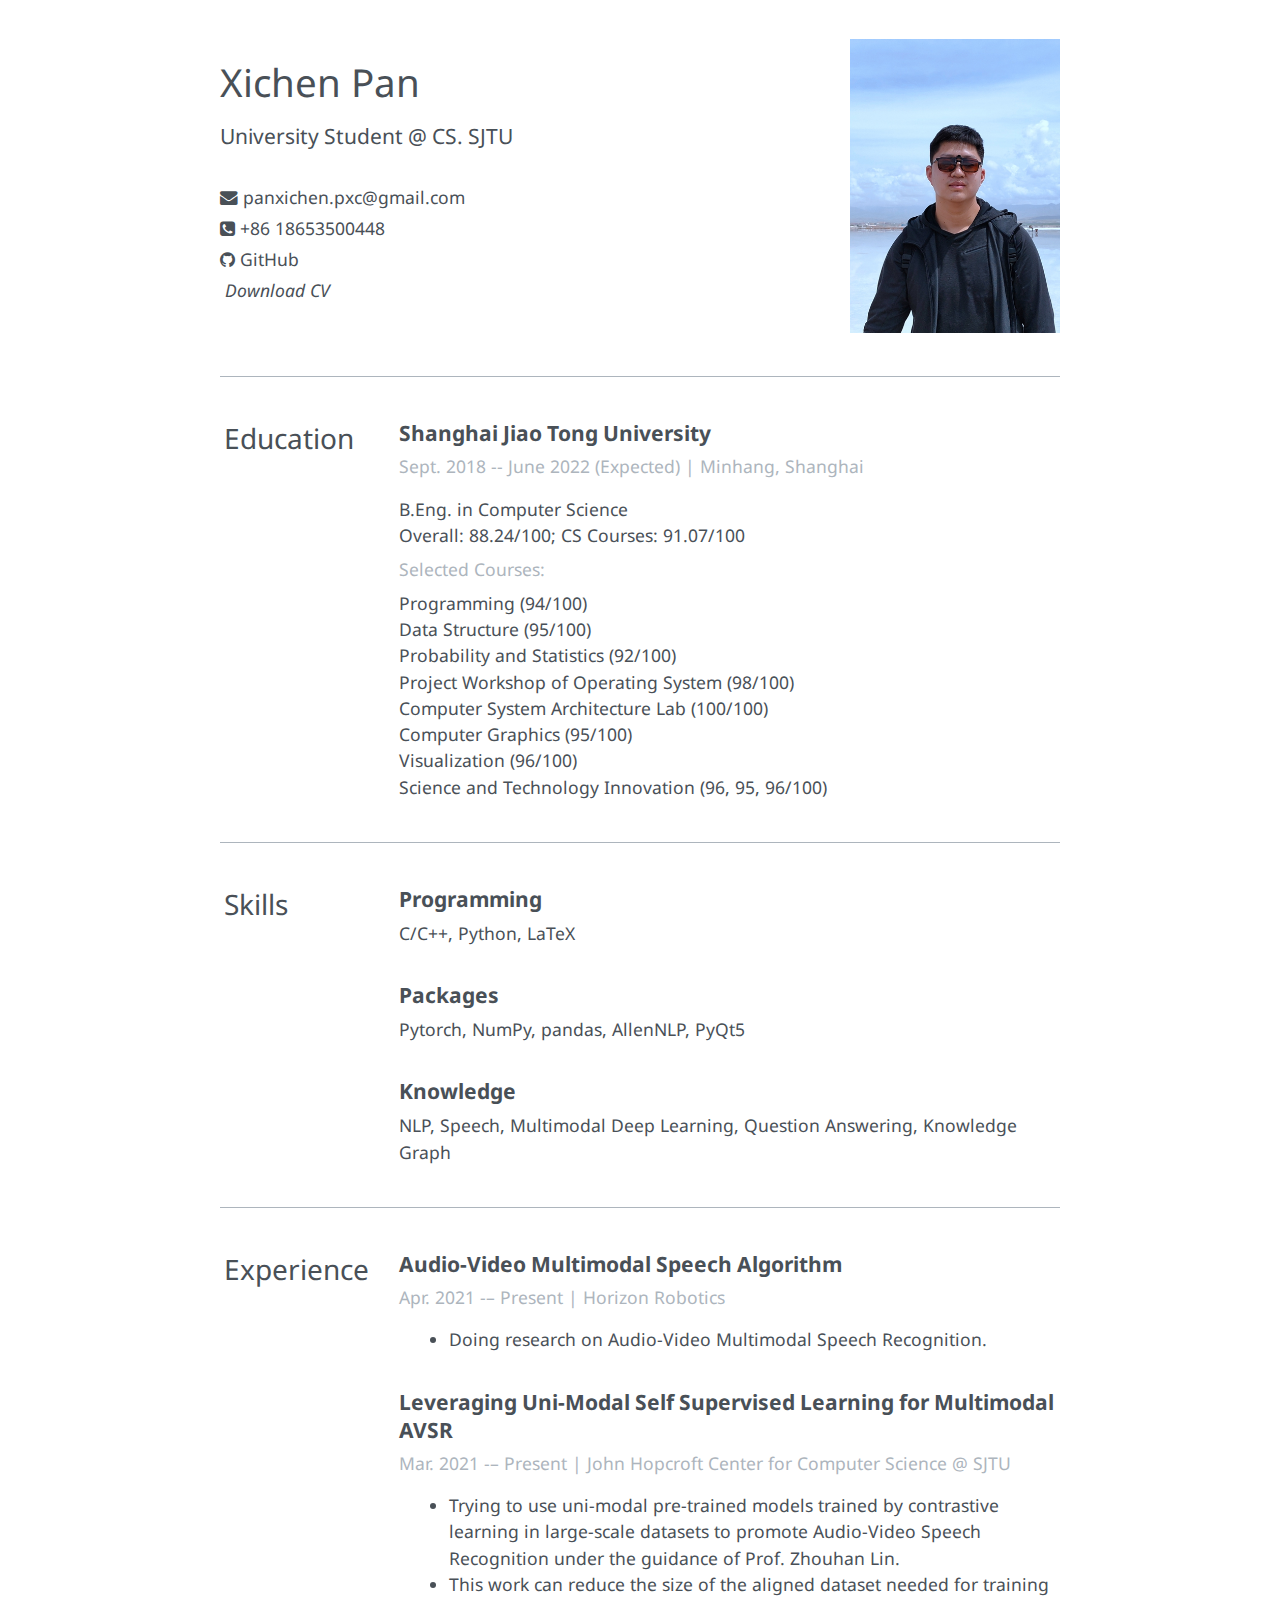
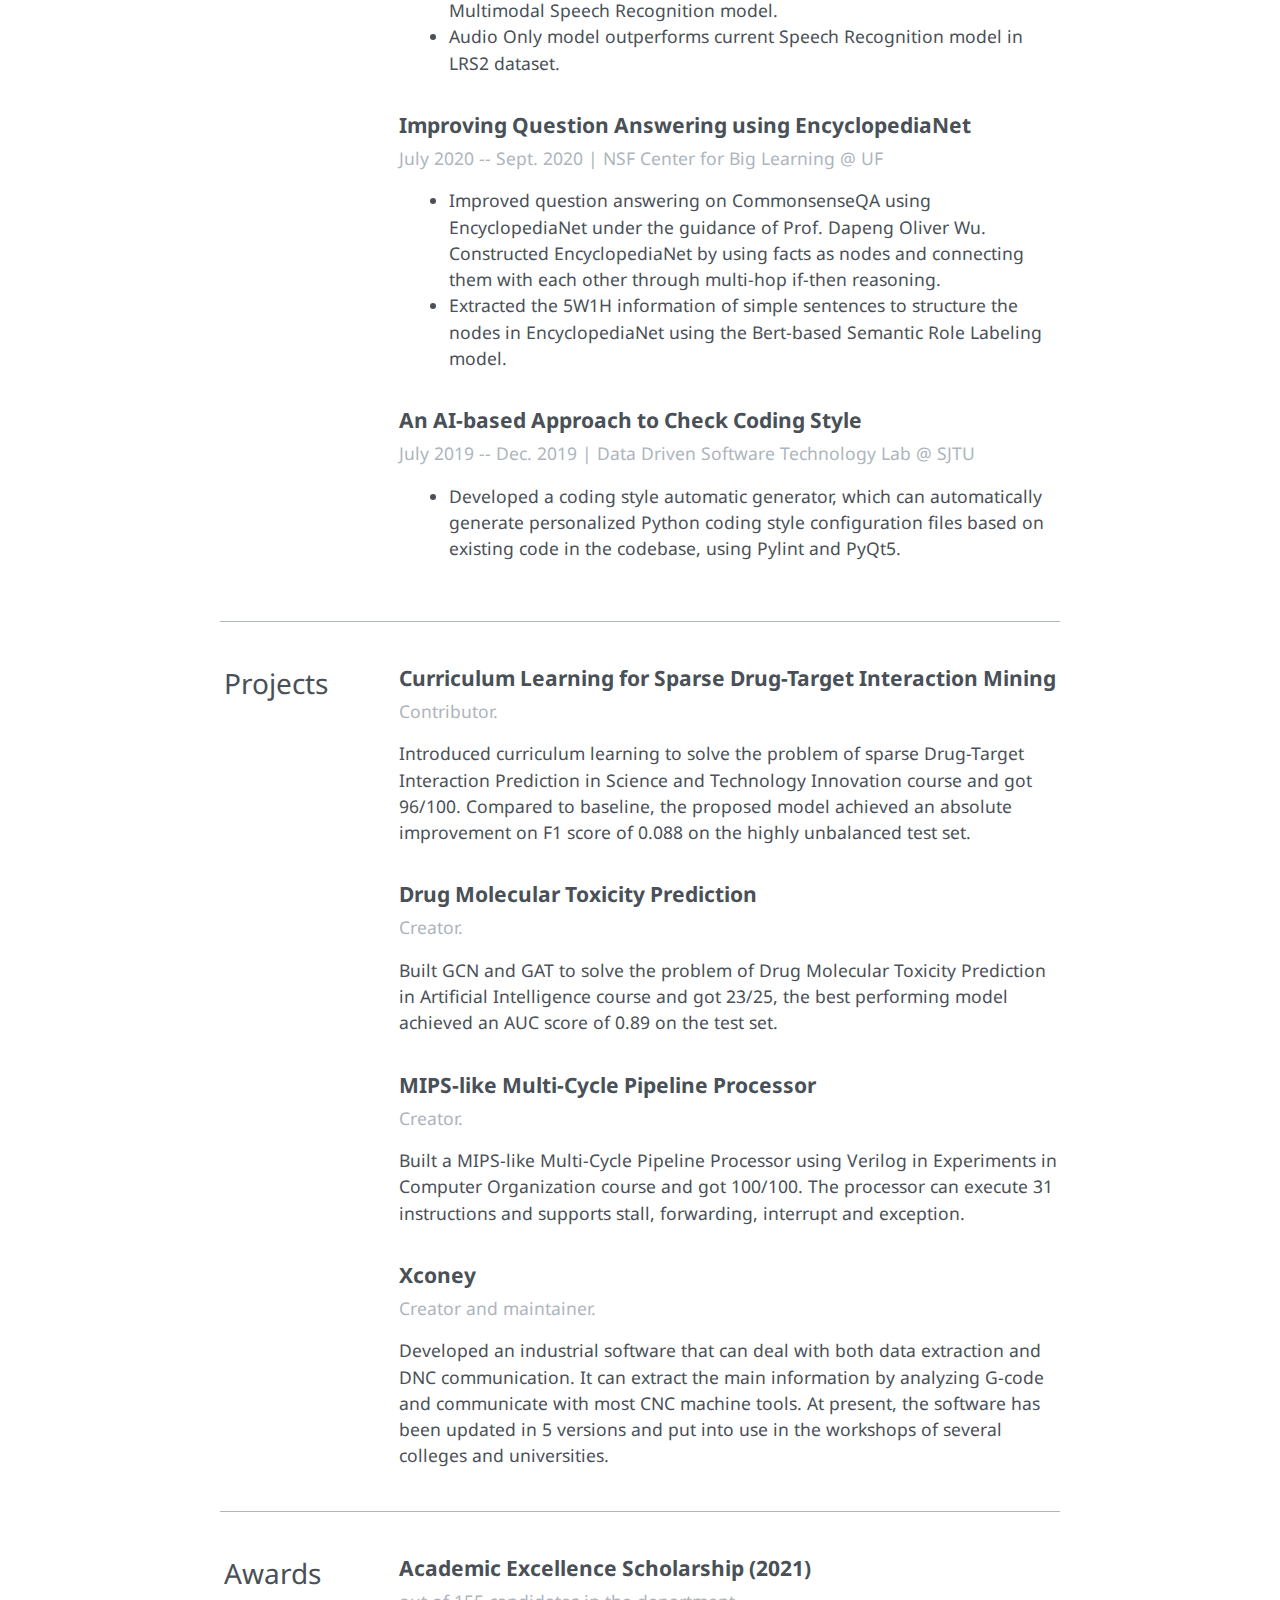
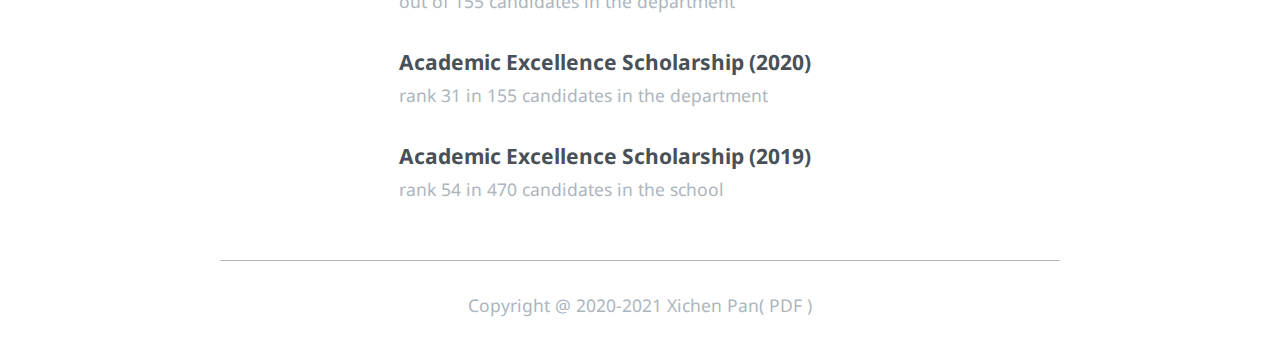
==== commit d6e295dd: "Site updated: 2021-07-08 12:21:26" ====
--- a/index.html
+++ b/index.html
@@ -205,7 +205,7 @@
           Contributor.
         </div>
         <div class="block-content">
-          Introduced curriculum learning to solve the problem of sparse Drug-Target Interaction Prediction in Science and Technology Innovation course and got 96/100, the model achieved an F1 score of 0.24 on the highly unbalanced test set.
+          Introduced curriculum learning to solve the problem of sparse Drug-Target Interaction Prediction in Science and Technology Innovation course and got 96/100. Compared to baseline, the proposed model achieved an absolute improvement on F1 score of 0.088 on the highly unbalanced test set.
         </div>
       </div>
       
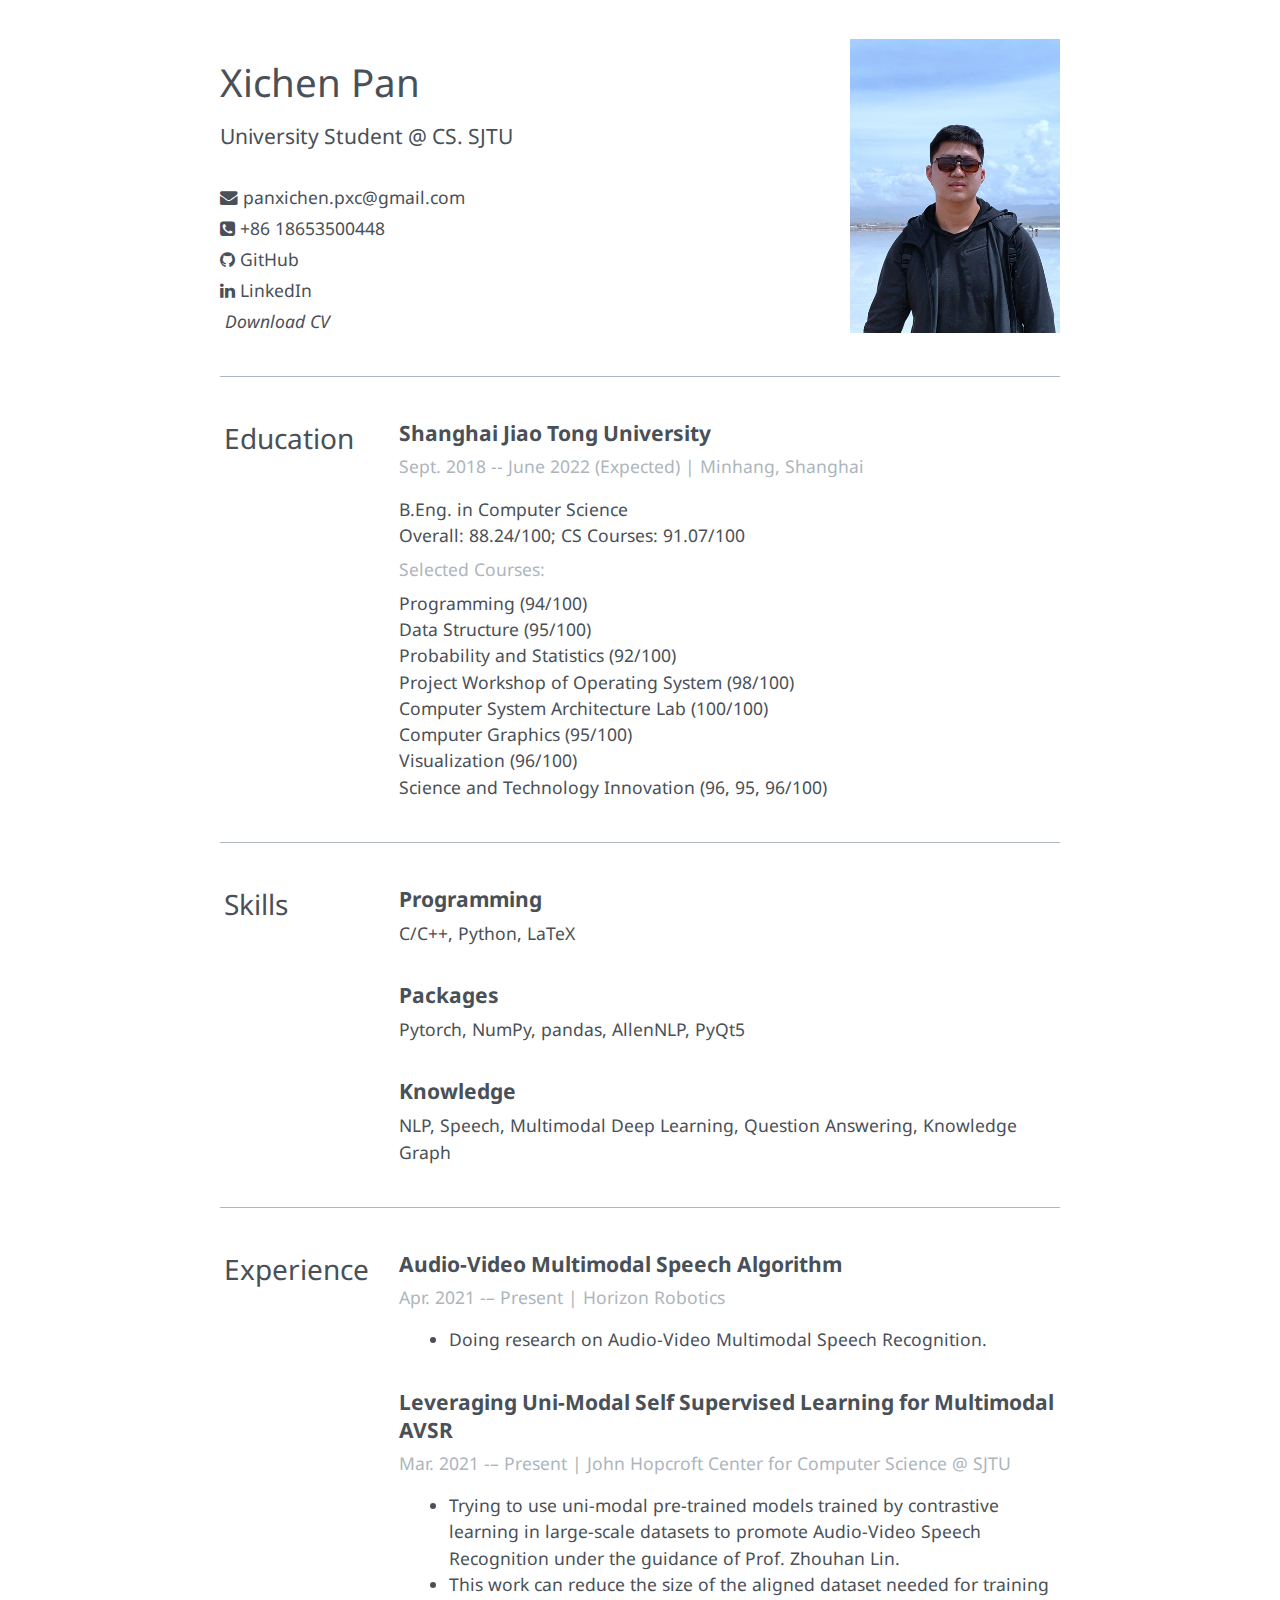
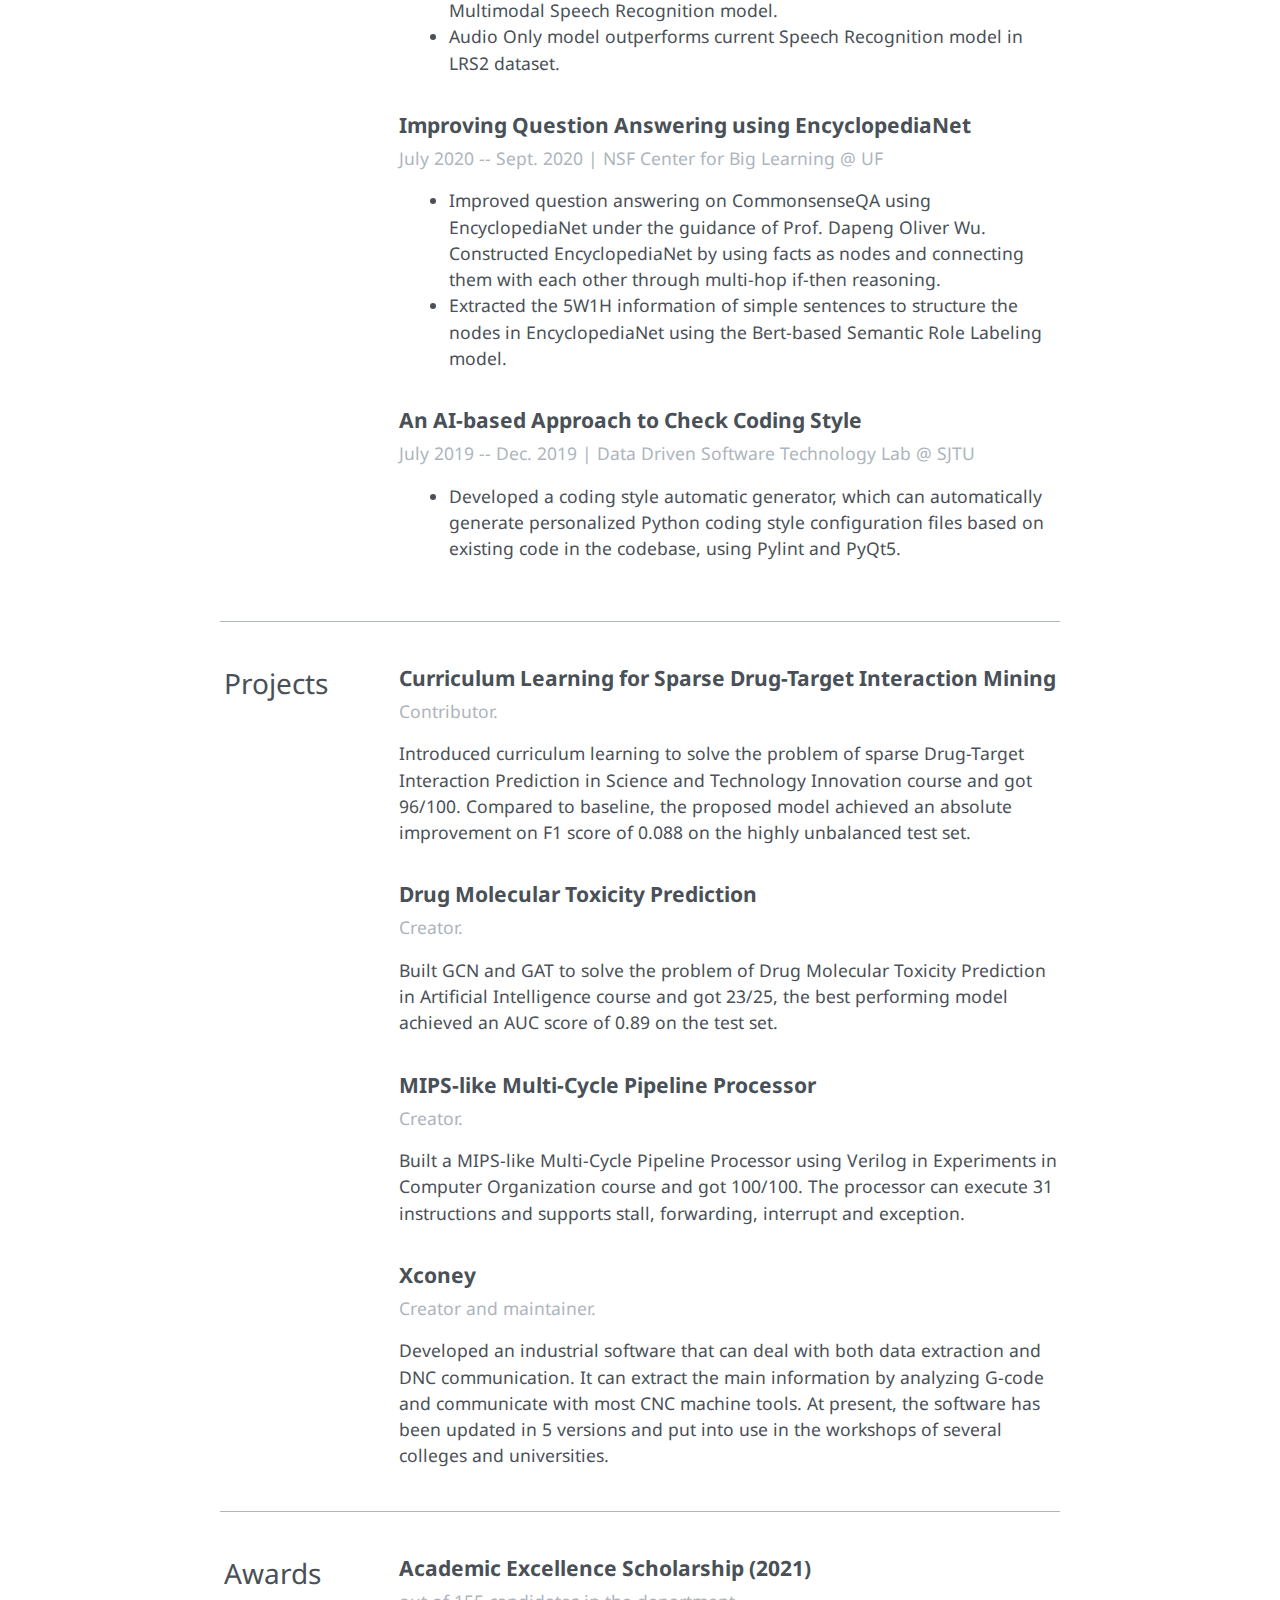
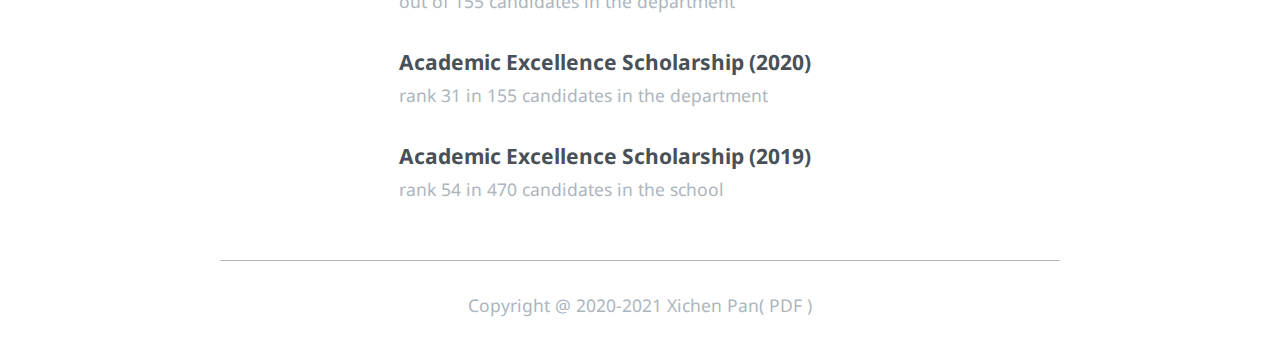
==== commit 1d2b9358: "Site updated: 2021-07-20 13:26:07" ====
--- a/index.html
+++ b/index.html
@@ -47,6 +47,16 @@
         
         <div class="contact-item">
           
+          <a href="www.linkedin.com/in/xichenpan">
+          
+          <i class="fa fa-linkedin aria-hidden="true></i> LinkedIn
+          
+          </a>
+          
+        </div>
+        
+        <div class="contact-item">
+          
           <a href="CV.pdf">
           
           <i class="fa  aria-hidden="true></i> <i>Download CV</i>
